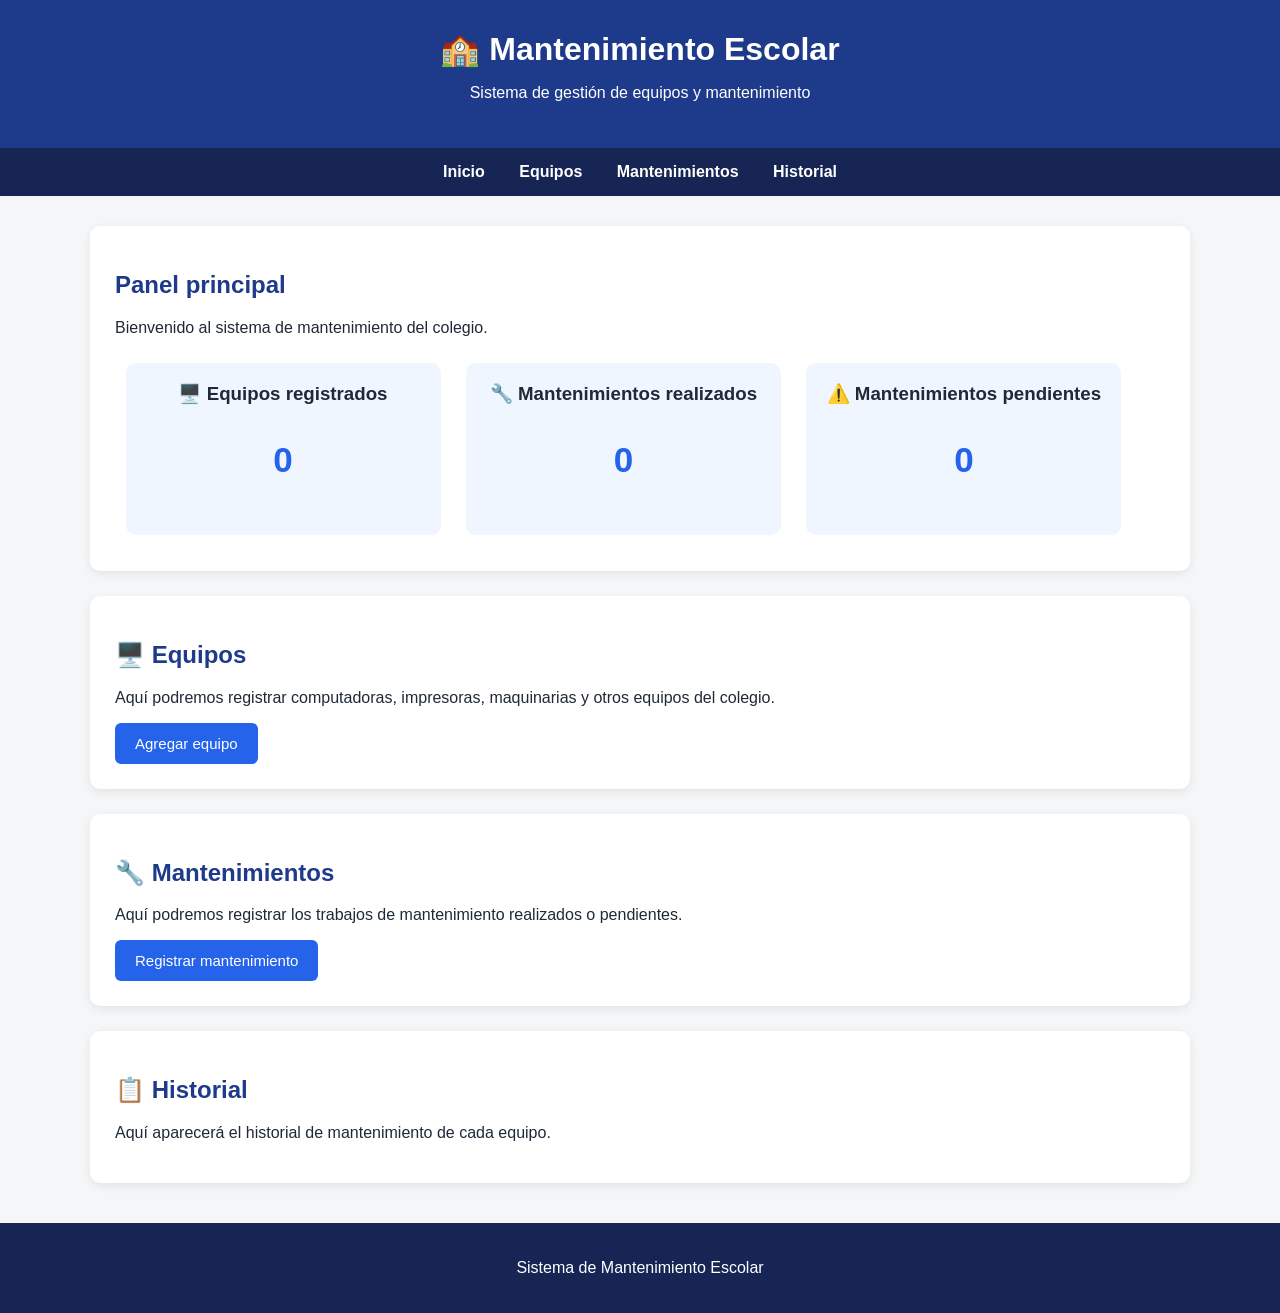
==== index.html @ 60c7b4e2 "proyecto-mantenimiento" ====
<!DOCTYPE html>
<html lang="es">

<head>
    <meta charset="UTF-8">
    <meta name="viewport" content="width=device-width, initial-scale=1.0">

    <title>Mantenimiento Escolar</title>
</head>

<body>

    <header>
        <h1>🏫 Mantenimiento Escolar</h1>
        <link rel="stylesheet" href="style.css">
        <p>Sistema de gestión de equipos y mantenimiento</p>
    </header>

    <nav>
        <a href="#inicio">Inicio</a>
        <a href="#equipos">Equipos</a>
        <a href="#mantenimientos">Mantenimientos</a>
        <a href="#historial">Historial</a>
    </nav>

    <main>

        <section id="inicio">

            <h2>Panel principal</h2>

            <p>
                Bienvenido al sistema de mantenimiento del colegio.
            </p>

            <div>
                <h3>🖥️ Equipos registrados</h3>
                <p>0</p>
            </div>

            <div>
                <h3>🔧 Mantenimientos realizados</h3>
                <p>0</p>
            </div>

            <div>
                <h3>⚠️ Mantenimientos pendientes</h3>
                <p>0</p>
            </div>

        </section>

        <section id="equipos">

            <h2>🖥️ Equipos</h2>

            <p>
                Aquí podremos registrar computadoras, impresoras,
                maquinarias y otros equipos del colegio.
            </p>

            <button>Agregar equipo</button>

        </section>

        <section id="mantenimientos">

            <h2>🔧 Mantenimientos</h2>

            <p>
                Aquí podremos registrar los trabajos de mantenimiento
                realizados o pendientes.
            </p>

            <button>Registrar mantenimiento</button>

        </section>

        <section id="historial">

            <h2>📋 Historial</h2>

            <p>
                Aquí aparecerá el historial de mantenimiento de cada equipo.
            </p>

        </section>

    </main>

    <footer>

        <p>
            Sistema de Mantenimiento Escolar
        </p>

    </footer>

</body>

</html>
---- style.css ----
* {
    box-sizing: border-box;
}

body {
    margin: 0;
    font-family: Arial, sans-serif;
    background-color: #f4f6f8;
    color: #1f2937;
}

/* ENCABEZADO */

header {
    background-color: #1e3a8a;
    color: white;
    padding: 30px;
    text-align: center;
}

header h1 {
    margin: 0 0 10px;
}

/* MENÚ */

nav {
    background-color: #172554;
    padding: 15px;
    text-align: center;
}

nav a {
    color: white;
    text-decoration: none;
    margin: 0 15px;
    font-weight: bold;
}

nav a:hover {
    color: #93c5fd;
}

/* CONTENIDO */

main {
    width: 90%;
    max-width: 1100px;
    margin: 30px auto;
}

section {
    background-color: white;
    padding: 25px;
    margin-bottom: 25px;
    border-radius: 10px;
    box-shadow: 0 3px 10px rgba(0, 0, 0, 0.08);
}

section h2 {
    color: #1e3a8a;
}

/* TARJETAS */

#inicio > div {
    display: inline-block;
    width: 30%;
    margin: 1%;
    padding: 20px;
    background-color: #eff6ff;
    border-radius: 10px;
    text-align: center;
}

#inicio > div h3 {
    margin-top: 0;
}

#inicio > div p {
    font-size: 35px;
    font-weight: bold;
    color: #2563eb;
}

/* BOTONES */

button {
    background-color: #2563eb;
    color: white;
    border: none;
    padding: 12px 20px;
    border-radius: 6px;
    cursor: pointer;
    font-size: 15px;
}

button:hover {
    background-color: #1d4ed8;
}

/* PIE DE PÁGINA */

footer {
    background-color: #172554;
    color: white;
    text-align: center;
    padding: 20px;
    margin-top: 40px;
}

/* CELULARES */

@media (max-width: 700px) {

    nav a {
        display: block;
        margin: 10px;
    }

    #inicio > div {
        display: block;
        width: 100%;
        margin: 15px 0;
    }
}
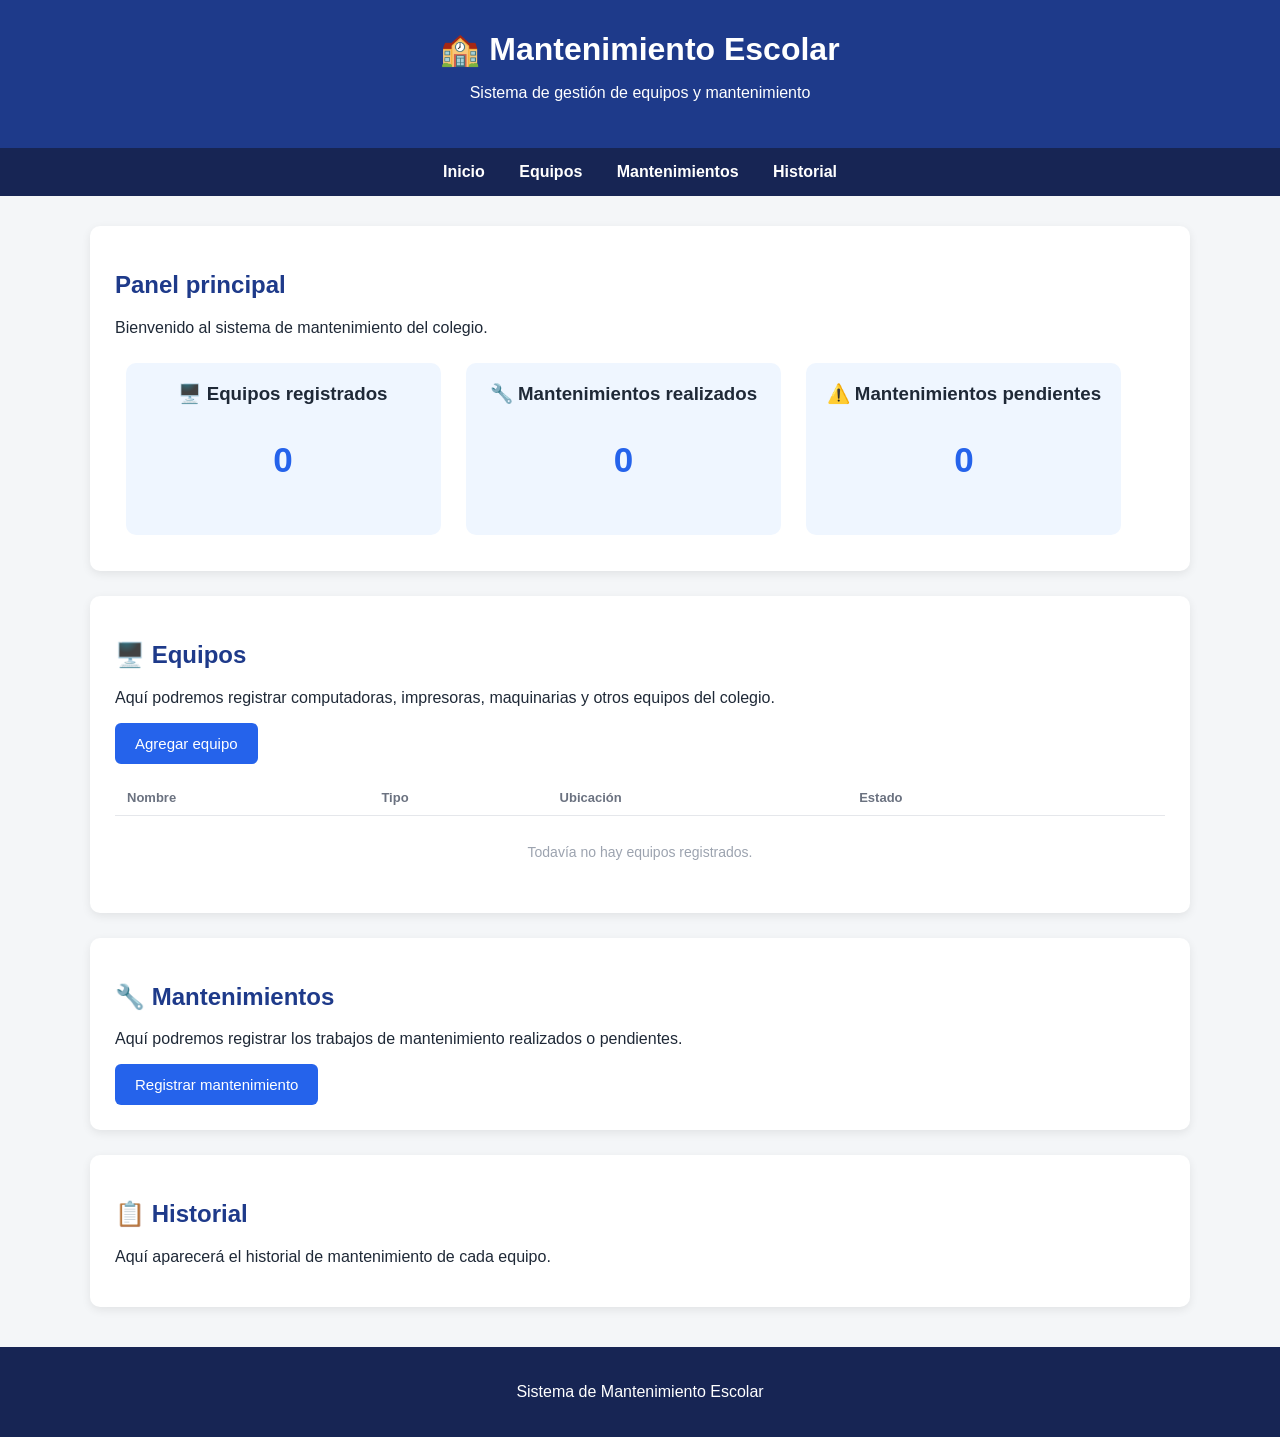
==== commit 41dd1b38: "Implementacion de agregar nuevos equipos" ====
--- a/index.html
+++ b/index.html
@@ -1,101 +1,128 @@
 <!DOCTYPE html>
 <html lang="es">
-
 <head>
-    <meta charset="UTF-8">
-    <meta name="viewport" content="width=device-width, initial-scale=1.0">
-
-    <title>Mantenimiento Escolar</title>
+<meta charset="UTF-8">
+<meta name="viewport" content="width=device-width, initial-scale=1.0">
+<title>Mantenimiento Escolar</title>
+<link rel="stylesheet" href="style.css">
 </head>
-
 <body>
 
-    <header>
-        <h1>🏫 Mantenimiento Escolar</h1>
-        <link rel="stylesheet" href="style.css">
-        <p>Sistema de gestión de equipos y mantenimiento</p>
-    </header>
+<header>
+<h1>🏫 Mantenimiento Escolar</h1>
+<p>Sistema de gestión de equipos y mantenimiento</p>
+</header>
 
-    <nav>
-        <a href="#inicio">Inicio</a>
-        <a href="#equipos">Equipos</a>
-        <a href="#mantenimientos">Mantenimientos</a>
-        <a href="#historial">Historial</a>
-    </nav>
+<nav>
+<a href="#inicio">Inicio</a>
+<a href="#equipos">Equipos</a>
+<a href="#mantenimientos">Mantenimientos</a>
+<a href="#historial">Historial</a>
+</nav>
 
-    <main>
+<main>
 
-        <section id="inicio">
+<section id="inicio">
+<h2>Panel principal</h2>
+<p>
+  Bienvenido al sistema de mantenimiento del colegio.
+</p>
 
-            <h2>Panel principal</h2>
+<div>
+  <h3>🖥️ Equipos registrados</h3>
+  <p id="statTotal">0</p>
+</div>
 
-            <p>
-                Bienvenido al sistema de mantenimiento del colegio.
-            </p>
+<div>
+  <h3>🔧 Mantenimientos realizados</h3>
+  <p id="statRealizados">0</p>
+</div>
 
-            <div>
-                <h3>🖥️ Equipos registrados</h3>
-                <p>0</p>
-            </div>
+<div>
+  <h3>⚠️ Mantenimientos pendientes</h3>
+  <p id="statPendientes">0</p>
+</div>
+</section>
 
-            <div>
-                <h3>🔧 Mantenimientos realizados</h3>
-                <p>0</p>
-            </div>
+<section id="equipos">
+<h2>🖥️ Equipos</h2>
+<p>
+  Aquí podremos registrar computadoras, impresoras,
+  maquinarias y otros equipos del colegio.
+</p>
 
-            <div>
-                <h3>⚠️ Mantenimientos pendientes</h3>
-                <p>0</p>
-            </div>
+<button id="btnToggleForm">Agregar equipo</button>
 
-        </section>
+<div id="formAgregar" class="form-equipo">
+  <div class="campo">
+    <label for="inputNombre">Nombre del equipo</label>
+    <input type="text" id="inputNombre" placeholder="Ej: PC Lab 03">
+  </div>
+  <div class="campo">
+    <label for="inputTipo">Tipo</label>
+    <select id="inputTipo">
+      <option>Computadora</option>
+      <option>Impresora</option>
+      <option>Maquinaria</option>
+      <option>Otro</option>
+    </select>
+  </div>
+  <div class="campo">
+    <label for="inputUbicacion">Ubicación</label>
+    <input type="text" id="inputUbicacion" placeholder="Ej: Sala de informática">
+  </div>
+  <div class="campo">
+    <label for="inputEstado">Estado</label>
+    <select id="inputEstado">
+      <option value="ok">Al día</option>
+      <option value="pendiente">Mantenimiento pendiente</option>
+    </select>
+  </div>
+  <div class="form-acciones">
+    <button id="btnGuardar">Guardar equipo</button>
+    <button id="btnCancelar" class="btn-secundario">Cancelar</button>
+  </div>
+</div>
 
-        <section id="equipos">
+<table id="tablaEquipos">
+  <thead>
+    <tr>
+      <th>Nombre</th>
+      <th>Tipo</th>
+      <th>Ubicación</th>
+      <th>Estado</th>
+      <th></th>
+    </tr>
+  </thead>
+  <tbody id="cuerpoTablaEquipos"></tbody>
+</table>
+<p id="mensajeVacio" class="mensaje-vacio">Todavía no hay equipos registrados.</p>
+</section>
 
-            <h2>🖥️ Equipos</h2>
+<section id="mantenimientos">
+<h2>🔧 Mantenimientos</h2>
+<p>
+  Aquí podremos registrar los trabajos de mantenimiento
+  realizados o pendientes.
+</p>
+<button>Registrar mantenimiento</button>
+</section>
 
-            <p>
-                Aquí podremos registrar computadoras, impresoras,
-                maquinarias y otros equipos del colegio.
-            </p>
+<section id="historial">
+<h2>📋 Historial</h2>
+<p>
+  Aquí aparecerá el historial de mantenimiento de cada equipo.
+</p>
+</section>
 
-            <button>Agregar equipo</button>
+</main>
 
-        </section>
+<footer>
+<p>
+  Sistema de Mantenimiento Escolar
+</p>
+</footer>
 
-        <section id="mantenimientos">
-
-            <h2>🔧 Mantenimientos</h2>
-
-            <p>
-                Aquí podremos registrar los trabajos de mantenimiento
-                realizados o pendientes.
-            </p>
-
-            <button>Registrar mantenimiento</button>
-
-        </section>
-
-        <section id="historial">
-
-            <h2>📋 Historial</h2>
-
-            <p>
-                Aquí aparecerá el historial de mantenimiento de cada equipo.
-            </p>
-
-        </section>
-
-    </main>
-
-    <footer>
-
-        <p>
-            Sistema de Mantenimiento Escolar
-        </p>
-
-    </footer>
-
+<script src="script.js"></script>
 </body>
-
 </html>
--- a/style.css
+++ b/style.css
@@ -1,126 +1,227 @@
 * {
-    box-sizing: border-box;
+  box-sizing: border-box;
 }
 
 body {
-    margin: 0;
-    font-family: Arial, sans-serif;
-    background-color: #f4f6f8;
-    color: #1f2937;
+  margin: 0;
+  font-family: Arial, sans-serif;
+  background-color: #f4f6f8;
+  color: #1f2937;
 }
 
 /* ENCABEZADO */
-
 header {
-    background-color: #1e3a8a;
-    color: white;
-    padding: 30px;
-    text-align: center;
+  background-color: #1e3a8a;
+  color: white;
+  padding: 30px;
+  text-align: center;
 }
 
 header h1 {
-    margin: 0 0 10px;
+  margin: 0 0 10px;
 }
 
 /* MENÚ */
-
 nav {
-    background-color: #172554;
-    padding: 15px;
-    text-align: center;
+  background-color: #172554;
+  padding: 15px;
+  text-align: center;
 }
 
 nav a {
-    color: white;
-    text-decoration: none;
-    margin: 0 15px;
-    font-weight: bold;
+  color: white;
+  text-decoration: none;
+  margin: 0 15px;
+  font-weight: bold;
 }
 
 nav a:hover {
-    color: #93c5fd;
+  color: #93c5fd;
 }
 
 /* CONTENIDO */
-
 main {
-    width: 90%;
-    max-width: 1100px;
-    margin: 30px auto;
+  width: 90%;
+  max-width: 1100px;
+  margin: 30px auto;
 }
 
 section {
-    background-color: white;
-    padding: 25px;
-    margin-bottom: 25px;
-    border-radius: 10px;
-    box-shadow: 0 3px 10px rgba(0, 0, 0, 0.08);
+  background-color: white;
+  padding: 25px;
+  margin-bottom: 25px;
+  border-radius: 10px;
+  box-shadow: 0 3px 10px rgba(0, 0, 0, 0.08);
 }
 
 section h2 {
-    color: #1e3a8a;
+  color: #1e3a8a;
 }
 
 /* TARJETAS */
-
 #inicio > div {
-    display: inline-block;
-    width: 30%;
-    margin: 1%;
-    padding: 20px;
-    background-color: #eff6ff;
-    border-radius: 10px;
-    text-align: center;
+  display: inline-block;
+  width: 30%;
+  margin: 1%;
+  padding: 20px;
+  background-color: #eff6ff;
+  border-radius: 10px;
+  text-align: center;
 }
 
 #inicio > div h3 {
-    margin-top: 0;
+  margin-top: 0;
 }
 
 #inicio > div p {
-    font-size: 35px;
-    font-weight: bold;
-    color: #2563eb;
+  font-size: 35px;
+  font-weight: bold;
+  color: #2563eb;
 }
 
 /* BOTONES */
-
 button {
-    background-color: #2563eb;
-    color: white;
-    border: none;
-    padding: 12px 20px;
-    border-radius: 6px;
-    cursor: pointer;
-    font-size: 15px;
+  background-color: #2563eb;
+  color: white;
+  border: none;
+  padding: 12px 20px;
+  border-radius: 6px;
+  cursor: pointer;
+  font-size: 15px;
 }
 
 button:hover {
-    background-color: #1d4ed8;
+  background-color: #1d4ed8;
+}
+
+/* FORMULARIO DE AGREGAR EQUIPO */
+.form-equipo {
+  display: none;
+  grid-template-columns: 1fr 1fr;
+  gap: 14px;
+  margin-top: 18px;
+  margin-bottom: 10px;
+  padding: 20px;
+  background-color: #f9fafb;
+  border-radius: 10px;
+  border: 1px solid #e5e7eb;
+}
+
+.form-equipo.abierto {
+  display: grid;
+}
+
+.form-equipo .campo label {
+  display: block;
+  font-size: 13px;
+  font-weight: bold;
+  margin-bottom: 4px;
+  color: #374151;
+}
+
+.form-equipo input,
+.form-equipo select {
+  width: 100%;
+  padding: 10px 12px;
+  border: 1px solid #d1d5db;
+  border-radius: 6px;
+  font-size: 14px;
+}
+
+.form-acciones {
+  grid-column: 1 / -1;
+  display: flex;
+  gap: 10px;
+}
+
+.btn-secundario {
+  background-color: #e5e7eb;
+  color: #374151;
+}
+
+.btn-secundario:hover {
+  background-color: #d1d5db;
+}
+
+/* TABLA DE EQUIPOS */
+#tablaEquipos {
+  width: 100%;
+  border-collapse: collapse;
+  margin-top: 16px;
+}
+
+#tablaEquipos th,
+#tablaEquipos td {
+  text-align: left;
+  padding: 10px 12px;
+  border-bottom: 1px solid #e5e7eb;
+  font-size: 14px;
+}
+
+#tablaEquipos th {
+  color: #6b7280;
+  font-size: 13px;
+}
+
+.badge {
+  padding: 3px 10px;
+  border-radius: 999px;
+  font-size: 12px;
+  font-weight: bold;
+}
+
+.badge.ok {
+  background-color: #dcfce7;
+  color: #166534;
+}
+
+.badge.pendiente {
+  background-color: #fef3c7;
+  color: #92400e;
+}
+
+.btn-quitar {
+  background-color: #fff;
+  color: #dc2626;
+  border: 1px solid #dc2626;
+  padding: 6px 12px;
+  font-size: 13px;
+}
+
+.btn-quitar:hover {
+  background-color: #fef2f2;
+}
+
+.mensaje-vacio {
+  color: #9ca3af;
+  font-size: 14px;
+  text-align: center;
+  padding: 14px 0;
 }
 
 /* PIE DE PÁGINA */
-
 footer {
-    background-color: #172554;
-    color: white;
-    text-align: center;
-    padding: 20px;
-    margin-top: 40px;
+  background-color: #172554;
+  color: white;
+  text-align: center;
+  padding: 20px;
+  margin-top: 40px;
 }
 
 /* CELULARES */
-
 @media (max-width: 700px) {
-
-    nav a {
-        display: block;
-        margin: 10px;
-    }
-
-    #inicio > div {
-        display: block;
-        width: 100%;
-        margin: 15px 0;
-    }
-}
+  nav a {
+    display: block;
+    margin: 10px;
+  }
+
+  #inicio > div {
+    display: block;
+    width: 100%;
+    margin: 15px 0;
+  }
+
+  .form-equipo {
+    grid-template-columns: 1fr;
+  }
+}
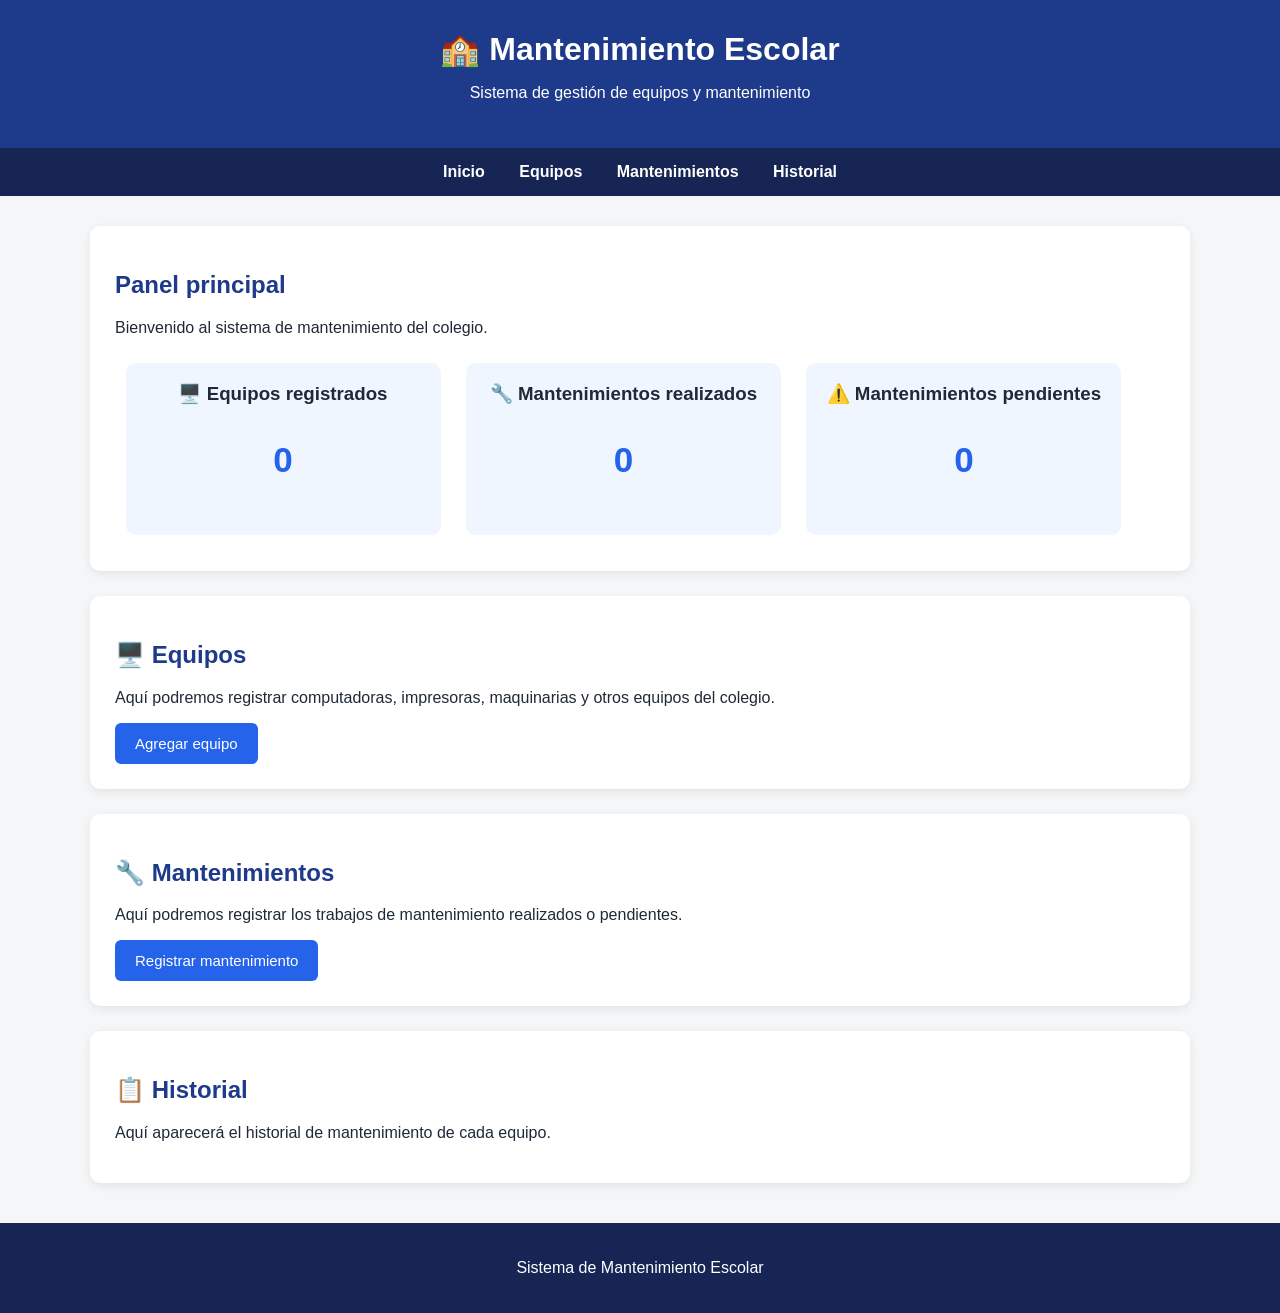
==== commit c3ce0df6: "Update index.html" ====
--- a/index.html
+++ b/index.html
@@ -1,128 +1,101 @@
 <!DOCTYPE html>
 <html lang="es">
+
 <head>
-<meta charset="UTF-8">
-<meta name="viewport" content="width=device-width, initial-scale=1.0">
-<title>Mantenimiento Escolar</title>
-<link rel="stylesheet" href="style.css">
+    <meta charset="UTF-8">
+    <meta name="viewport" content="width=device-width, initial-scale=1.0">
+
+    <title>Mantenimiento Escolar</title>
 </head>
-<body>
 
-<header>
-<h1>🏫 Mantenimiento Escolar</h1>
-<p>Sistema de gestión de equipos y mantenimiento</p>
-</header>
+<body> 
 
-<nav>
-<a href="#inicio">Inicio</a>
-<a href="#equipos">Equipos</a>
-<a href="#mantenimientos">Mantenimientos</a>
-<a href="#historial">Historial</a>
-</nav>
+    <header>
+        <h1>🏫 Mantenimiento Escolar</h1>
+        <link rel="stylesheet" href="style.css">
+        <p>Sistema de gestión de equipos y mantenimiento</p>
+    </header>
 
-<main>
+    <nav>
+        <a href="#inicio">Inicio</a>
+        <a href="#equipos">Equipos</a>
+        <a href="#mantenimientos">Mantenimientos</a>
+        <a href="#historial">Historial</a>
+    </nav>
 
-<section id="inicio">
-<h2>Panel principal</h2>
-<p>
-  Bienvenido al sistema de mantenimiento del colegio.
-</p>
+    <main>
 
-<div>
-  <h3>🖥️ Equipos registrados</h3>
-  <p id="statTotal">0</p>
-</div>
+        <section id="inicio">
 
-<div>
-  <h3>🔧 Mantenimientos realizados</h3>
-  <p id="statRealizados">0</p>
-</div>
+            <h2>Panel principal</h2>
 
-<div>
-  <h3>⚠️ Mantenimientos pendientes</h3>
-  <p id="statPendientes">0</p>
-</div>
-</section>
+            <p>
+                Bienvenido al sistema de mantenimiento del colegio.
+            </p>
 
-<section id="equipos">
-<h2>🖥️ Equipos</h2>
-<p>
-  Aquí podremos registrar computadoras, impresoras,
-  maquinarias y otros equipos del colegio.
-</p>
+            <div>
+                <h3>🖥️ Equipos registrados</h3>
+                <p>0</p>
+            </div>
 
-<button id="btnToggleForm">Agregar equipo</button>
+            <div>
+                <h3>🔧 Mantenimientos realizados</h3>
+                <p>0</p>
+            </div>
 
-<div id="formAgregar" class="form-equipo">
-  <div class="campo">
-    <label for="inputNombre">Nombre del equipo</label>
-    <input type="text" id="inputNombre" placeholder="Ej: PC Lab 03">
-  </div>
-  <div class="campo">
-    <label for="inputTipo">Tipo</label>
-    <select id="inputTipo">
-      <option>Computadora</option>
-      <option>Impresora</option>
-      <option>Maquinaria</option>
-      <option>Otro</option>
-    </select>
-  </div>
-  <div class="campo">
-    <label for="inputUbicacion">Ubicación</label>
-    <input type="text" id="inputUbicacion" placeholder="Ej: Sala de informática">
-  </div>
-  <div class="campo">
-    <label for="inputEstado">Estado</label>
-    <select id="inputEstado">
-      <option value="ok">Al día</option>
-      <option value="pendiente">Mantenimiento pendiente</option>
-    </select>
-  </div>
-  <div class="form-acciones">
-    <button id="btnGuardar">Guardar equipo</button>
-    <button id="btnCancelar" class="btn-secundario">Cancelar</button>
-  </div>
-</div>
+            <div>
+                <h3>⚠️ Mantenimientos pendientes</h3>
+                <p>0</p>
+            </div>
 
-<table id="tablaEquipos">
-  <thead>
-    <tr>
-      <th>Nombre</th>
-      <th>Tipo</th>
-      <th>Ubicación</th>
-      <th>Estado</th>
-      <th></th>
-    </tr>
-  </thead>
-  <tbody id="cuerpoTablaEquipos"></tbody>
-</table>
-<p id="mensajeVacio" class="mensaje-vacio">Todavía no hay equipos registrados.</p>
-</section>
+        </section>
 
-<section id="mantenimientos">
-<h2>🔧 Mantenimientos</h2>
-<p>
-  Aquí podremos registrar los trabajos de mantenimiento
-  realizados o pendientes.
-</p>
-<button>Registrar mantenimiento</button>
-</section>
+        <section id="equipos">
 
-<section id="historial">
-<h2>📋 Historial</h2>
-<p>
-  Aquí aparecerá el historial de mantenimiento de cada equipo.
-</p>
-</section>
+            <h2>🖥️ Equipos</h2>
 
-</main>
+            <p>
+                Aquí podremos registrar computadoras, impresoras,
+                maquinarias y otros equipos del colegio.
+            </p>
 
-<footer>
-<p>
-  Sistema de Mantenimiento Escolar
-</p>
-</footer>
+            <button>Agregar equipo</button>
 
-<script src="script.js"></script>
+        </section>
+
+        <section id="mantenimientos">
+
+            <h2>🔧 Mantenimientos</h2>
+
+            <p>
+                Aquí podremos registrar los trabajos de mantenimiento
+                realizados o pendientes.
+            </p>
+
+            <button>Registrar mantenimiento</button>
+
+        </section>
+
+        <section id="historial">
+
+            <h2>📋 Historial</h2>
+
+            <p>
+                Aquí aparecerá el historial de mantenimiento de cada equipo.
+            </p>
+
+        </section>
+
+    </main>
+
+    <footer>
+
+        <p>
+            Sistema de Mantenimiento Escolar
+        </p>
+
+    </footer>
+
 </body>
+
 </html>
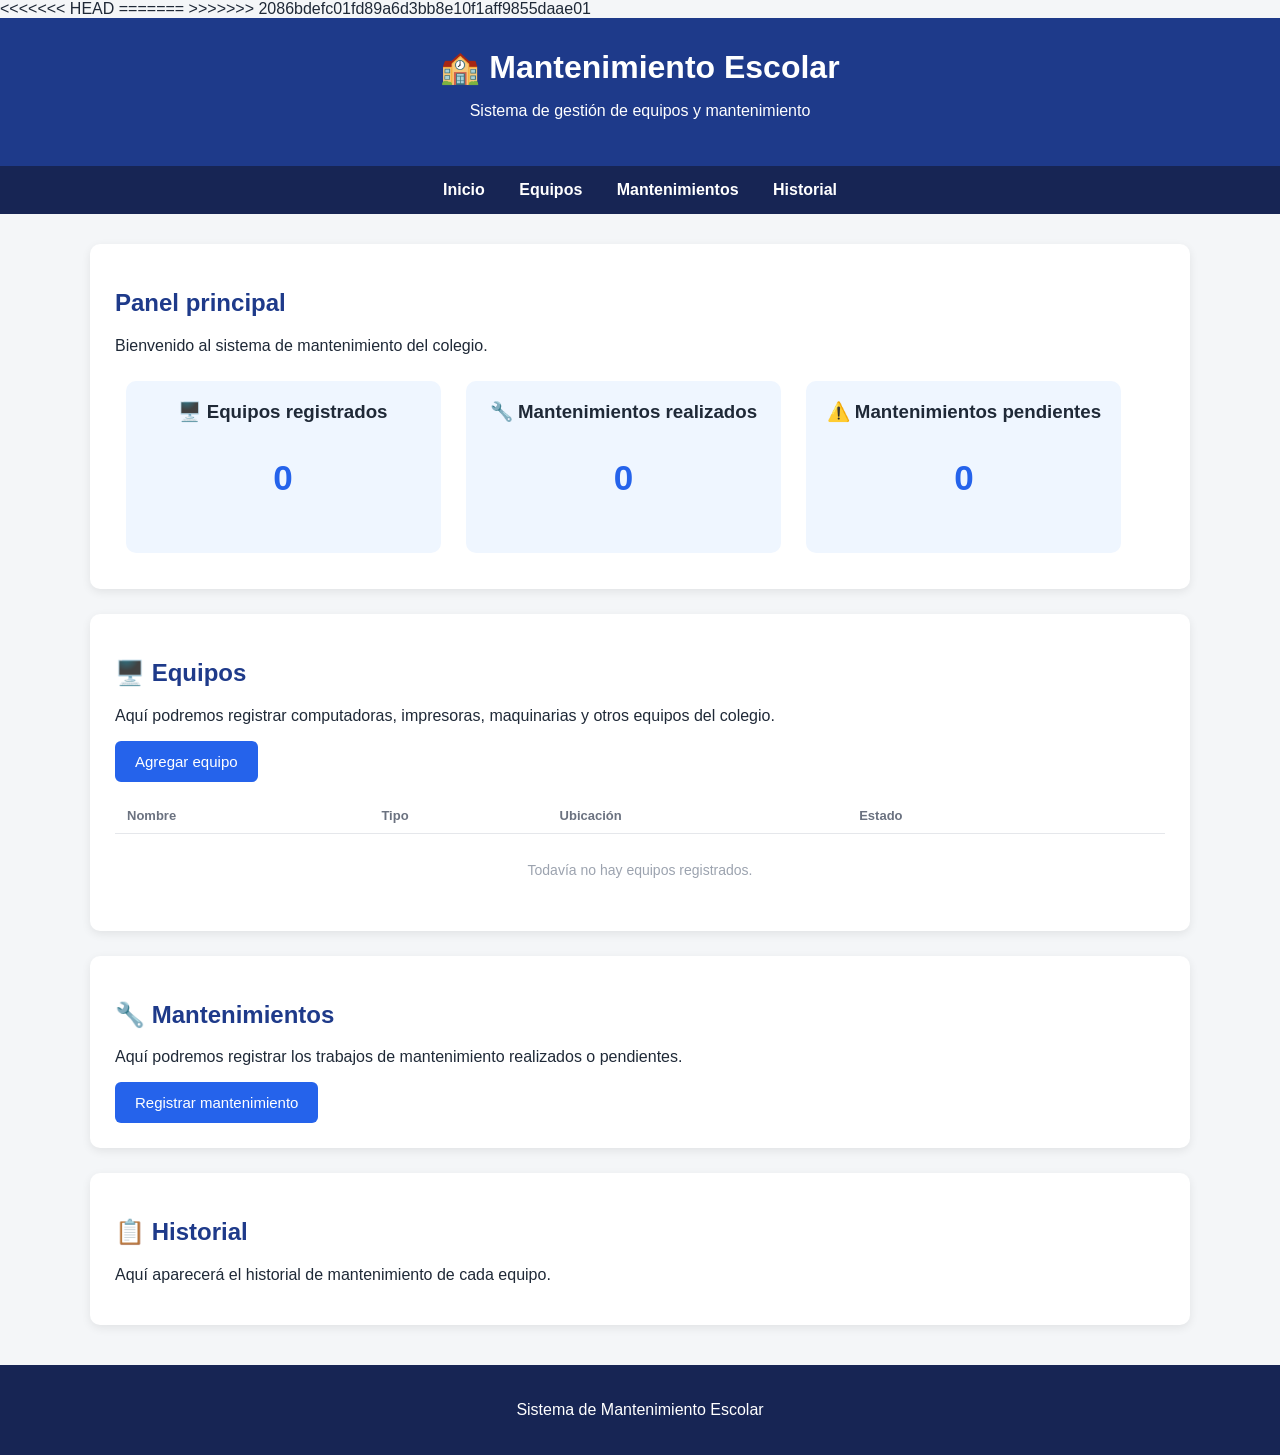
==== commit 45a50ec2: "aprobado" ====
--- a/index.html
+++ b/index.html
@@ -1,101 +1,133 @@
 <!DOCTYPE html>
 <html lang="es">
-
 <head>
-    <meta charset="UTF-8">
-    <meta name="viewport" content="width=device-width, initial-scale=1.0">
-
-    <title>Mantenimiento Escolar</title>
+<meta charset="UTF-8">
+<meta name="viewport" content="width=device-width, initial-scale=1.0">
+<title>Mantenimiento Escolar</title>
+<link rel="stylesheet" href="style.css">
 </head>
+<<<<<<< HEAD
 
 <body> 
+=======
+<body>
+>>>>>>> 2086bdefc01fd89a6d3bb8e10f1aff9855daae01
 
-    <header>
-        <h1>🏫 Mantenimiento Escolar</h1>
-        <link rel="stylesheet" href="style.css">
-        <p>Sistema de gestión de equipos y mantenimiento</p>
-    </header>
+<header>
+<h1>🏫 Mantenimiento Escolar</h1>
+<p>Sistema de gestión de equipos y mantenimiento</p>
+</header>
 
-    <nav>
-        <a href="#inicio">Inicio</a>
-        <a href="#equipos">Equipos</a>
-        <a href="#mantenimientos">Mantenimientos</a>
-        <a href="#historial">Historial</a>
-    </nav>
+<nav>
+<a href="#inicio">Inicio</a>
+<a href="#equipos">Equipos</a>
+<a href="#mantenimientos">Mantenimientos</a>
+<a href="#historial">Historial</a>
+</nav>
 
-    <main>
+<main>
 
-        <section id="inicio">
+<section id="inicio">
+<h2>Panel principal</h2>
+<p>
+  Bienvenido al sistema de mantenimiento del colegio.
+</p>
 
-            <h2>Panel principal</h2>
+<div>
+  <h3>🖥️ Equipos registrados</h3>
+  <p id="statTotal">0</p>
+</div>
 
-            <p>
-                Bienvenido al sistema de mantenimiento del colegio.
-            </p>
+<div>
+  <h3>🔧 Mantenimientos realizados</h3>
+  <p id="statRealizados">0</p>
+</div>
 
-            <div>
-                <h3>🖥️ Equipos registrados</h3>
-                <p>0</p>
-            </div>
+<div>
+  <h3>⚠️ Mantenimientos pendientes</h3>
+  <p id="statPendientes">0</p>
+</div>
+</section>
 
-            <div>
-                <h3>🔧 Mantenimientos realizados</h3>
-                <p>0</p>
-            </div>
+<section id="equipos">
+<h2>🖥️ Equipos</h2>
+<p>
+  Aquí podremos registrar computadoras, impresoras,
+  maquinarias y otros equipos del colegio.
+</p>
 
-            <div>
-                <h3>⚠️ Mantenimientos pendientes</h3>
-                <p>0</p>
-            </div>
+<button id="btnToggleForm">Agregar equipo</button>
 
-        </section>
+<div id="formAgregar" class="form-equipo">
+  <div class="campo">
+    <label for="inputNombre">Nombre del equipo</label>
+    <input type="text" id="inputNombre" placeholder="Ej: PC Lab 03">
+  </div>
+  <div class="campo">
+    <label for="inputTipo">Tipo</label>
+    <select id="inputTipo">
+      <option>Computadora</option>
+      <option>Impresora</option>
+      <option>Maquinaria</option>
+      <option>Otro</option>
+    </select>
+  </div>
+  <div class="campo">
+    <label for="inputUbicacion">Ubicación</label>
+    <input type="text" id="inputUbicacion" placeholder="Ej: Sala de informática">
+  </div>
+  <div class="campo">
+    <label for="inputEstado">Estado</label>
+    <select id="inputEstado">
+      <option value="ok">Al día</option>
+      <option value="pendiente">Mantenimiento pendiente</option>
+    </select>
+  </div>
+  <div class="form-acciones">
+    <button id="btnGuardar">Guardar equipo</button>
+    <button id="btnCancelar" class="btn-secundario">Cancelar</button>
+  </div>
+</div>
 
-        <section id="equipos">
+<table id="tablaEquipos">
+  <thead>
+    <tr>
+      <th>Nombre</th>
+      <th>Tipo</th>
+      <th>Ubicación</th>
+      <th>Estado</th>
+      <th></th>
+    </tr>
+  </thead>
+  <tbody id="cuerpoTablaEquipos"></tbody>
+</table>
+<p id="mensajeVacio" class="mensaje-vacio">Todavía no hay equipos registrados.</p>
+</section>
 
-            <h2>🖥️ Equipos</h2>
+<section id="mantenimientos">
+<h2>🔧 Mantenimientos</h2>
+<p>
+  Aquí podremos registrar los trabajos de mantenimiento
+  realizados o pendientes.
+</p>
+<button>Registrar mantenimiento</button>
+</section>
 
-            <p>
-                Aquí podremos registrar computadoras, impresoras,
-                maquinarias y otros equipos del colegio.
-            </p>
+<section id="historial">
+<h2>📋 Historial</h2>
+<p>
+  Aquí aparecerá el historial de mantenimiento de cada equipo.
+</p>
+</section>
 
-            <button>Agregar equipo</button>
+</main>
 
-        </section>
+<footer>
+<p>
+  Sistema de Mantenimiento Escolar
+</p>
+</footer>
 
-        <section id="mantenimientos">
-
-            <h2>🔧 Mantenimientos</h2>
-
-            <p>
-                Aquí podremos registrar los trabajos de mantenimiento
-                realizados o pendientes.
-            </p>
-
-            <button>Registrar mantenimiento</button>
-
-        </section>
-
-        <section id="historial">
-
-            <h2>📋 Historial</h2>
-
-            <p>
-                Aquí aparecerá el historial de mantenimiento de cada equipo.
-            </p>
-
-        </section>
-
-    </main>
-
-    <footer>
-
-        <p>
-            Sistema de Mantenimiento Escolar
-        </p>
-
-    </footer>
-
+<script src="script.js"></script>
 </body>
-
 </html>
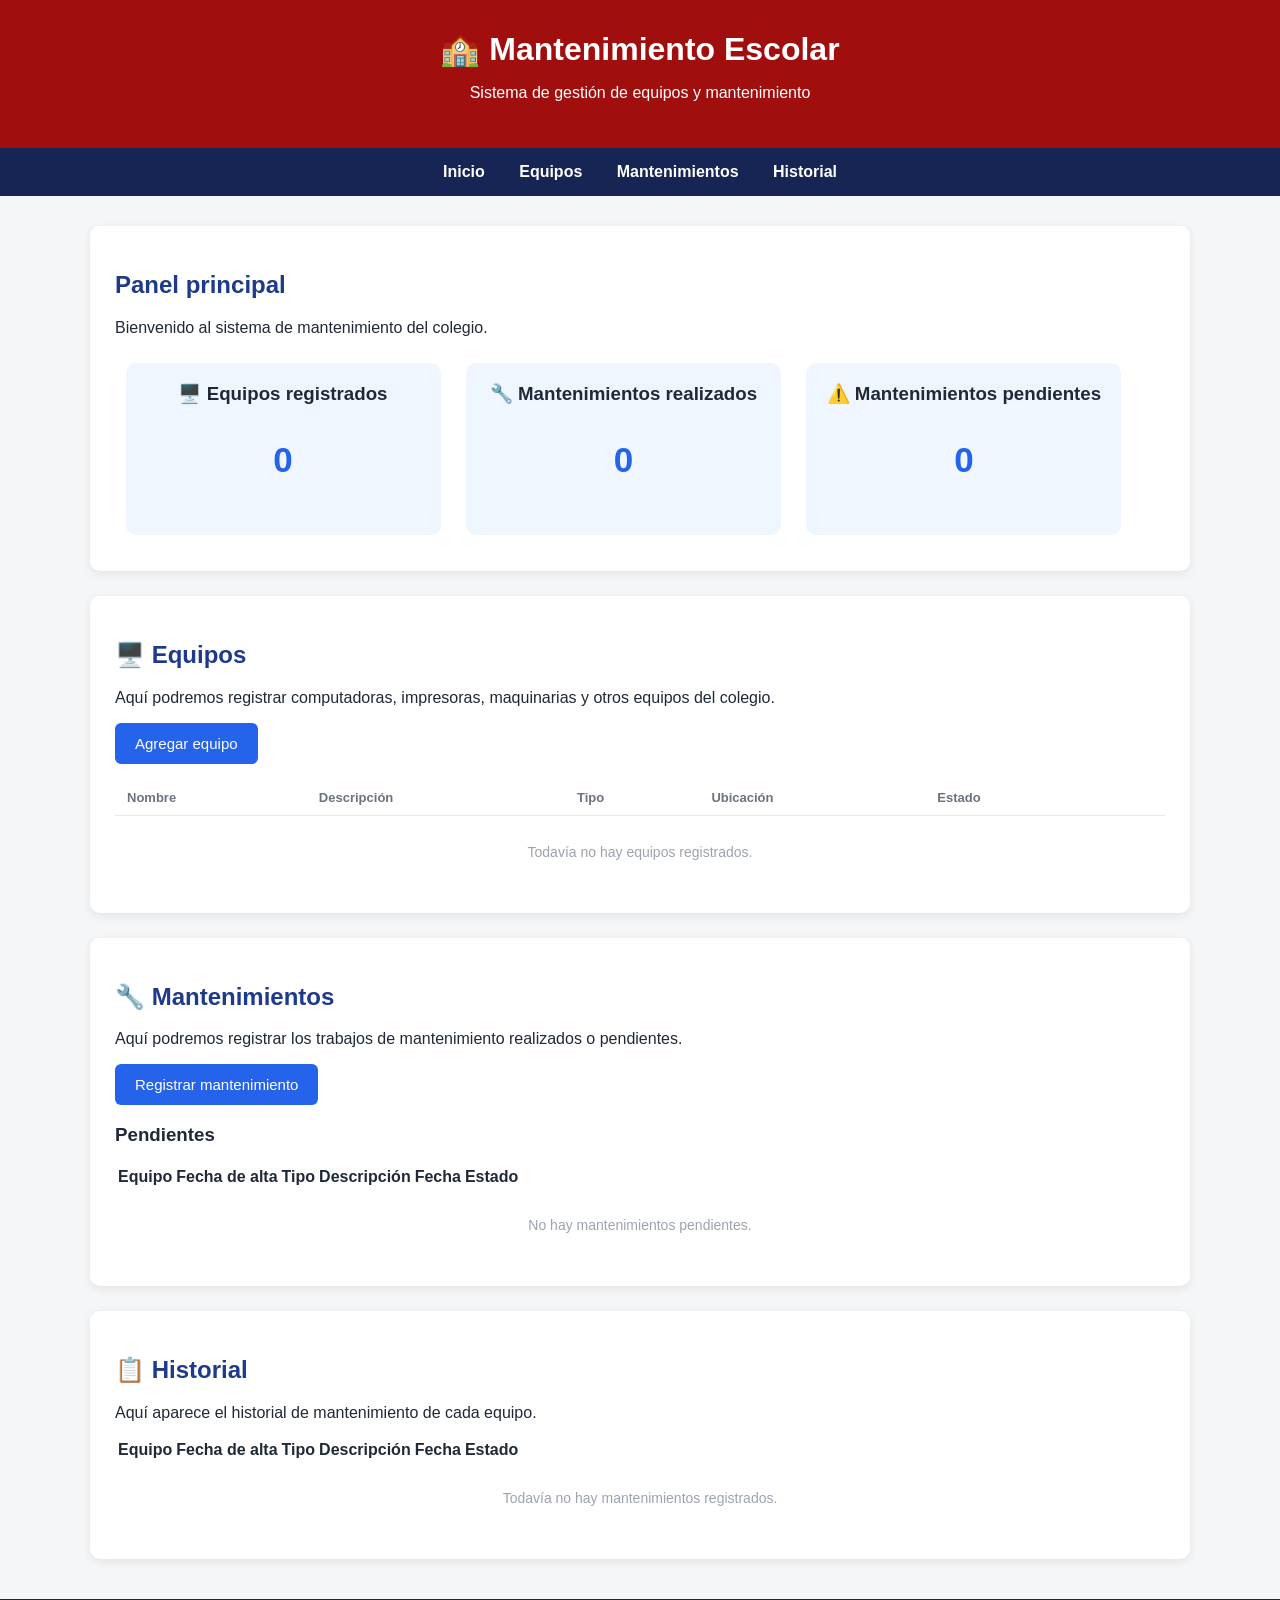
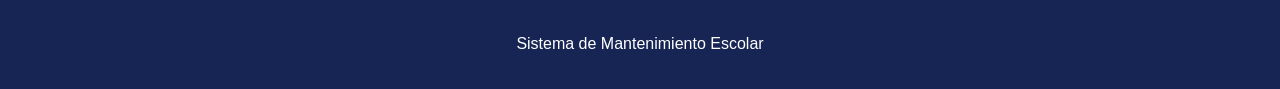
==== commit 873de146: "removing and rename files" ====
--- a/index.html
+++ b/index.html
@@ -1,133 +1,202 @@
-<!DOCTYPE html>
-<html lang="es">
-<head>
-<meta charset="UTF-8">
-<meta name="viewport" content="width=device-width, initial-scale=1.0">
-<title>Mantenimiento Escolar</title>
-<link rel="stylesheet" href="style.css">
-</head>
-<<<<<<< HEAD
-
-<body> 
-=======
-<body>
->>>>>>> 2086bdefc01fd89a6d3bb8e10f1aff9855daae01
-
-<header>
-<h1>🏫 Mantenimiento Escolar</h1>
-<p>Sistema de gestión de equipos y mantenimiento</p>
-</header>
-
-<nav>
-<a href="#inicio">Inicio</a>
-<a href="#equipos">Equipos</a>
-<a href="#mantenimientos">Mantenimientos</a>
-<a href="#historial">Historial</a>
-</nav>
-
-<main>
-
-<section id="inicio">
-<h2>Panel principal</h2>
-<p>
-  Bienvenido al sistema de mantenimiento del colegio.
-</p>
-
-<div>
-  <h3>🖥️ Equipos registrados</h3>
-  <p id="statTotal">0</p>
-</div>
-
-<div>
-  <h3>🔧 Mantenimientos realizados</h3>
-  <p id="statRealizados">0</p>
-</div>
-
-<div>
-  <h3>⚠️ Mantenimientos pendientes</h3>
-  <p id="statPendientes">0</p>
-</div>
-</section>
-
-<section id="equipos">
-<h2>🖥️ Equipos</h2>
-<p>
-  Aquí podremos registrar computadoras, impresoras,
-  maquinarias y otros equipos del colegio.
-</p>
-
-<button id="btnToggleForm">Agregar equipo</button>
-
-<div id="formAgregar" class="form-equipo">
-  <div class="campo">
-    <label for="inputNombre">Nombre del equipo</label>
-    <input type="text" id="inputNombre" placeholder="Ej: PC Lab 03">
-  </div>
-  <div class="campo">
-    <label for="inputTipo">Tipo</label>
-    <select id="inputTipo">
-      <option>Computadora</option>
-      <option>Impresora</option>
-      <option>Maquinaria</option>
-      <option>Otro</option>
-    </select>
-  </div>
-  <div class="campo">
-    <label for="inputUbicacion">Ubicación</label>
-    <input type="text" id="inputUbicacion" placeholder="Ej: Sala de informática">
-  </div>
-  <div class="campo">
-    <label for="inputEstado">Estado</label>
-    <select id="inputEstado">
-      <option value="ok">Al día</option>
-      <option value="pendiente">Mantenimiento pendiente</option>
-    </select>
-  </div>
-  <div class="form-acciones">
-    <button id="btnGuardar">Guardar equipo</button>
-    <button id="btnCancelar" class="btn-secundario">Cancelar</button>
-  </div>
-</div>
-
-<table id="tablaEquipos">
-  <thead>
-    <tr>
-      <th>Nombre</th>
-      <th>Tipo</th>
-      <th>Ubicación</th>
-      <th>Estado</th>
-      <th></th>
-    </tr>
-  </thead>
-  <tbody id="cuerpoTablaEquipos"></tbody>
-</table>
-<p id="mensajeVacio" class="mensaje-vacio">Todavía no hay equipos registrados.</p>
-</section>
-
-<section id="mantenimientos">
-<h2>🔧 Mantenimientos</h2>
-<p>
-  Aquí podremos registrar los trabajos de mantenimiento
-  realizados o pendientes.
-</p>
-<button>Registrar mantenimiento</button>
-</section>
-
-<section id="historial">
-<h2>📋 Historial</h2>
-<p>
-  Aquí aparecerá el historial de mantenimiento de cada equipo.
-</p>
-</section>
-
-</main>
-
-<footer>
-<p>
-  Sistema de Mantenimiento Escolar
-</p>
-</footer>
-
-<script src="script.js"></script>
-</body>
-</html>
+<!DOCTYPE html>
+<html lang="es">
+<head>
+<meta charset="UTF-8">
+<meta name="viewport" content="width=device-width, initial-scale=1.0">
+<title>Mantenimiento Escolar</title>
+<link rel="stylesheet" href="style.css">
+</head>
+<body>
+
+<header>
+<h1>🏫 Mantenimiento Escolar</h1>
+<p>Sistema de gestión de equipos y mantenimiento</p>
+</header>
+
+<nav>
+<a href="#inicio">Inicio</a>
+<a href="#equipos">Equipos</a>
+<a href="#mantenimientos">Mantenimientos</a>
+<a href="#historial">Historial</a>
+</nav>
+
+<main>
+
+<section id="inicio">
+<h2>Panel principal</h2>
+<p>
+  Bienvenido al sistema de mantenimiento del colegio.
+</p>
+
+<div>
+  <h3>🖥️ Equipos registrados</h3>
+  <p id="statTotal">0</p>
+</div>
+
+<div>
+  <h3>🔧 Mantenimientos realizados</h3>
+  <p id="statRealizados">0</p>
+</div>
+
+<div>
+  <h3>⚠️ Mantenimientos pendientes</h3>
+  <p id="statPendientes">0</p>
+</div>
+</section>
+
+<section id="equipos">
+<h2>🖥️ Equipos</h2>
+<p>
+  Aquí podremos registrar computadoras, impresoras,
+  maquinarias y otros equipos del colegio.
+</p>
+
+<button id="btnToggleForm">Agregar equipo</button>
+
+<div id="formAgregar" class="form-equipo">
+  <div class="campo">
+    <label for="inputNombre">Nombre del equipo</label>
+    <input type="text" id="inputNombre" placeholder="Ej: PC Lab 03">
+  </div>
+  <div class="campo campo-full">
+    <label for="inputDescripcionEquipo">Descripción</label>
+    <input type="text" id="inputDescripcionEquipo" placeholder="Ej: Marca, modelo, características">
+  </div>
+  <div class="campo">
+    <label for="inputTipo">Tipo</label>
+    <select id="inputTipo">
+      <option>Computadora</option>
+      <option>Impresora</option>
+      <option>Maquinaria</option>
+      <option>Otro</option>
+    </select>
+  </div>
+  <div class="campo">
+    <label for="inputUbicacion">Ubicación</label>
+    <input type="text" id="inputUbicacion" placeholder="Ej: Sala de informática">
+  </div>
+  <div class="campo">
+    <label for="inputEstado">Estado</label>
+    <select id="inputEstado">
+      <option value="ok">Al día</option>
+      <option value="pendiente">Mantenimiento pendiente</option>
+    </select>
+  </div>
+  <div class="form-acciones">
+    <button id="btnGuardar">Guardar equipo</button>
+    <button id="btnCancelar" class="btn-secundario">Cancelar</button>
+  </div>
+</div>
+
+<table id="tablaEquipos" class="tabla-datos">
+  <thead>
+    <tr>
+      <th>Nombre</th>
+      <th>Descripción</th>
+      <th>Tipo</th>
+      <th>Ubicación</th>
+      <th>Estado</th>
+      <th></th>
+    </tr>
+  </thead>
+  <tbody id="cuerpoTablaEquipos"></tbody>
+</table>
+<p id="mensajeVacio" class="mensaje-vacio">Todavía no hay equipos registrados.</p>
+</section>
+
+<section id="mantenimientos">
+<h2>🔧 Mantenimientos</h2>
+<p>
+  Aquí podremos registrar los trabajos de mantenimiento
+  realizados o pendientes.
+</p>
+
+<button id="btnToggleFormMantenimiento">Registrar mantenimiento</button>
+
+<div id="formMantenimiento" class="form-equipo">
+  <div class="campo">
+    <label for="selectEquipoMantenimiento">Equipo</label>
+    <select id="selectEquipoMantenimiento"></select>
+  </div>
+  <div class="campo">
+    <label for="inputTipoTrabajo">Tipo de trabajo</label>
+    <select id="inputTipoTrabajo">
+      <option>Preventivo</option>
+      <option>Correctivo</option>
+      <option>Actualización</option>
+      <option>Otro</option>
+    </select>
+  </div>
+  <div class="campo">
+    <label for="inputFechaMantenimiento">Fecha</label>
+    <input type="date" id="inputFechaMantenimiento">
+  </div>
+  <div class="campo">
+    <label for="inputEstadoMantenimiento">Estado</label>
+    <select id="inputEstadoMantenimiento">
+      <option value="pendiente">Pendiente</option>
+      <option value="realizado">Realizado</option>
+    </select>
+  </div>
+  <div class="campo campo-full">
+    <label for="inputDescripcion">Descripción</label>
+    <textarea id="inputDescripcion" rows="3" placeholder="Detalle del trabajo realizado o a realizar"></textarea>
+  </div>
+  <div class="form-acciones">
+    <button id="btnGuardarMantenimiento">Guardar mantenimiento</button>
+    <button id="btnCancelarMantenimiento" class="btn-secundario">Cancelar</button>
+  </div>
+</div>
+
+<h3 class="subtitulo">Pendientes</h3>
+<table id="tablaMantenimientosPendientes" class="tabla-datos">
+  <thead>
+    <tr>
+      <th>Equipo</th>
+      <th>Fecha de alta</th>
+      <th>Tipo</th>
+      <th>Descripción</th>
+      <th>Fecha</th>
+      <th>Estado</th>
+      <th></th>
+    </tr>
+  </thead>
+  <tbody id="cuerpoTablaMantenimientos"></tbody>
+</table>
+<p id="mensajeVacioMantenimientos" class="mensaje-vacio">No hay mantenimientos pendientes.</p>
+</section>
+
+<section id="historial">
+<h2>📋 Historial</h2>
+<p>
+  Aquí aparece el historial de mantenimiento de cada equipo.
+</p>
+
+<table id="tablaHistorial" class="tabla-datos">
+  <thead>
+    <tr>
+      <th>Equipo</th>
+      <th>Fecha de alta</th>
+      <th>Tipo</th>
+      <th>Descripción</th>
+      <th>Fecha</th>
+      <th>Estado</th>
+      <th></th>
+    </tr>
+  </thead>
+  <tbody id="cuerpoTablaHistorial"></tbody>
+</table>
+<p id="mensajeVacioHistorial" class="mensaje-vacio">Todavía no hay mantenimientos registrados.</p>
+</section>
+
+</main>
+
+<footer>
+<p>
+  Sistema de Mantenimiento Escolar
+</p>
+</footer>
+
+<script src="script.js"></script>
+</body>
+</html>
--- a/style.css
+++ b/style.css
@@ -1,227 +1,227 @@
-* {
-  box-sizing: border-box;
-}
-
-body {
-  margin: 0;
-  font-family: Arial, sans-serif;
-  background-color: #f4f6f8;
-  color: #1f2937;
-}
-
-/* ENCABEZADO */
-header {
-  background-color: #1e3a8a;
-  color: white;
-  padding: 30px;
-  text-align: center;
-}
-
-header h1 {
-  margin: 0 0 10px;
-}
-
-/* MENÚ */
-nav {
-  background-color: #172554;
-  padding: 15px;
-  text-align: center;
-}
-
-nav a {
-  color: white;
-  text-decoration: none;
-  margin: 0 15px;
-  font-weight: bold;
-}
-
-nav a:hover {
-  color: #93c5fd;
-}
-
-/* CONTENIDO */
-main {
-  width: 90%;
-  max-width: 1100px;
-  margin: 30px auto;
-}
-
-section {
-  background-color: white;
-  padding: 25px;
-  margin-bottom: 25px;
-  border-radius: 10px;
-  box-shadow: 0 3px 10px rgba(0, 0, 0, 0.08);
-}
-
-section h2 {
-  color: #1e3a8a;
-}
-
-/* TARJETAS */
-#inicio > div {
-  display: inline-block;
-  width: 30%;
-  margin: 1%;
-  padding: 20px;
-  background-color: #eff6ff;
-  border-radius: 10px;
-  text-align: center;
-}
-
-#inicio > div h3 {
-  margin-top: 0;
-}
-
-#inicio > div p {
-  font-size: 35px;
-  font-weight: bold;
-  color: #2563eb;
-}
-
-/* BOTONES */
-button {
-  background-color: #2563eb;
-  color: white;
-  border: none;
-  padding: 12px 20px;
-  border-radius: 6px;
-  cursor: pointer;
-  font-size: 15px;
-}
-
-button:hover {
-  background-color: #1d4ed8;
-}
-
-/* FORMULARIO DE AGREGAR EQUIPO */
-.form-equipo {
-  display: none;
-  grid-template-columns: 1fr 1fr;
-  gap: 14px;
-  margin-top: 18px;
-  margin-bottom: 10px;
-  padding: 20px;
-  background-color: #f9fafb;
-  border-radius: 10px;
-  border: 1px solid #e5e7eb;
-}
-
-.form-equipo.abierto {
-  display: grid;
-}
-
-.form-equipo .campo label {
-  display: block;
-  font-size: 13px;
-  font-weight: bold;
-  margin-bottom: 4px;
-  color: #374151;
-}
-
-.form-equipo input,
-.form-equipo select {
-  width: 100%;
-  padding: 10px 12px;
-  border: 1px solid #d1d5db;
-  border-radius: 6px;
-  font-size: 14px;
-}
-
-.form-acciones {
-  grid-column: 1 / -1;
-  display: flex;
-  gap: 10px;
-}
-
-.btn-secundario {
-  background-color: #e5e7eb;
-  color: #374151;
-}
-
-.btn-secundario:hover {
-  background-color: #d1d5db;
-}
-
-/* TABLA DE EQUIPOS */
-#tablaEquipos {
-  width: 100%;
-  border-collapse: collapse;
-  margin-top: 16px;
-}
-
-#tablaEquipos th,
-#tablaEquipos td {
-  text-align: left;
-  padding: 10px 12px;
-  border-bottom: 1px solid #e5e7eb;
-  font-size: 14px;
-}
-
-#tablaEquipos th {
-  color: #6b7280;
-  font-size: 13px;
-}
-
-.badge {
-  padding: 3px 10px;
-  border-radius: 999px;
-  font-size: 12px;
-  font-weight: bold;
-}
-
-.badge.ok {
-  background-color: #dcfce7;
-  color: #166534;
-}
-
-.badge.pendiente {
-  background-color: #fef3c7;
-  color: #92400e;
-}
-
-.btn-quitar {
-  background-color: #fff;
-  color: #dc2626;
-  border: 1px solid #dc2626;
-  padding: 6px 12px;
-  font-size: 13px;
-}
-
-.btn-quitar:hover {
-  background-color: #fef2f2;
-}
-
-.mensaje-vacio {
-  color: #9ca3af;
-  font-size: 14px;
-  text-align: center;
-  padding: 14px 0;
-}
-
-/* PIE DE PÁGINA */
-footer {
-  background-color: #172554;
-  color: white;
-  text-align: center;
-  padding: 20px;
-  margin-top: 40px;
-}
-
-/* CELULARES */
-@media (max-width: 700px) {
-  nav a {
-    display: block;
-    margin: 10px;
-  }
-
-  #inicio > div {
-    display: block;
-    width: 100%;
-    margin: 15px 0;
-  }
-
-  .form-equipo {
-    grid-template-columns: 1fr;
-  }
-}
+* {
+  box-sizing: border-box;
+}
+
+body {
+  margin: 0;
+  font-family: Arial, sans-serif;
+  background-color: #f4f6f8;
+  color: #1f2937;
+}
+
+/* ENCABEZADO */
+header {
+  background-color: #a00e0e;
+  color: white;
+  padding: 30px;
+  text-align: center;
+}
+
+header h1 {
+  margin: 0 0 10px;
+}
+
+/* MENÚ */
+nav {
+  background-color: #172554;
+  padding: 15px;
+  text-align: center;
+}
+
+nav a {
+  color: white;
+  text-decoration: none;
+  margin: 0 15px;
+  font-weight: bold;
+}
+
+nav a:hover {
+  color: #93c5fd;
+}
+
+/* CONTENIDO */
+main {
+  width: 90%;
+  max-width: 1100px;
+  margin: 30px auto;
+}
+
+section {
+  background-color: white;
+  padding: 25px;
+  margin-bottom: 25px;
+  border-radius: 10px;
+  box-shadow: 0 3px 10px rgba(0, 0, 0, 0.08);
+}
+
+section h2 {
+  color: #1e3a8a;
+}
+
+/* TARJETAS */
+#inicio > div {
+  display: inline-block;
+  width: 30%;
+  margin: 1%;
+  padding: 20px;
+  background-color: #eff6ff;
+  border-radius: 10px;
+  text-align: center;
+}
+
+#inicio > div h3 {
+  margin-top: 0;
+}
+
+#inicio > div p {
+  font-size: 35px;
+  font-weight: bold;
+  color: #2563eb;
+}
+
+/* BOTONES */
+button {
+  background-color: #2563eb;
+  color: white;
+  border: none;
+  padding: 12px 20px;
+  border-radius: 6px;
+  cursor: pointer;
+  font-size: 15px;
+}
+
+button:hover {
+  background-color: #1d4ed8;
+}
+
+/* FORMULARIO DE AGREGAR EQUIPO */
+.form-equipo {
+  display: none;
+  grid-template-columns: 1fr 1fr;
+  gap: 14px;
+  margin-top: 18px;
+  margin-bottom: 10px;
+  padding: 20px;
+  background-color: #f9fafb;
+  border-radius: 10px;
+  border: 1px solid #e5e7eb;
+}
+
+.form-equipo.abierto {
+  display: grid;
+}
+
+.form-equipo .campo label {
+  display: block;
+  font-size: 13px;
+  font-weight: bold;
+  margin-bottom: 4px;
+  color: #374151;
+}
+
+.form-equipo input,
+.form-equipo select {
+  width: 100%;
+  padding: 10px 12px;
+  border: 1px solid #d1d5db;
+  border-radius: 6px;
+  font-size: 14px;
+}
+
+.form-acciones {
+  grid-column: 1 / -1;
+  display: flex;
+  gap: 10px;
+}
+
+.btn-secundario {
+  background-color: #e5e7eb;
+  color: #374151;
+}
+
+.btn-secundario:hover {
+  background-color: #d1d5db;
+}
+
+/* TABLA DE EQUIPOS */
+#tablaEquipos {
+  width: 100%;
+  border-collapse: collapse;
+  margin-top: 16px;
+}
+
+#tablaEquipos th,
+#tablaEquipos td {
+  text-align: left;
+  padding: 10px 12px;
+  border-bottom: 1px solid #e5e7eb;
+  font-size: 14px;
+}
+
+#tablaEquipos th {
+  color: #6b7280;
+  font-size: 13px;
+}
+
+.badge {
+  padding: 3px 10px;
+  border-radius: 999px;
+  font-size: 12px;
+  font-weight: bold;
+}
+
+.badge.ok {
+  background-color: #dcfce7;
+  color: #166534;
+}
+
+.badge.pendiente {
+  background-color: #fef3c7;
+  color: #92400e;
+}
+
+.btn-quitar {
+  background-color: #fff;
+  color: #dc2626;
+  border: 1px solid #dc2626;
+  padding: 6px 12px;
+  font-size: 13px;
+}
+
+.btn-quitar:hover {
+  background-color: #fef2f2;
+}
+
+.mensaje-vacio {
+  color: #9ca3af;
+  font-size: 14px;
+  text-align: center;
+  padding: 14px 0;
+}
+
+/* PIE DE PÁGINA */
+footer {
+  background-color: #172554;
+  color: white;
+  text-align: center;
+  padding: 20px;
+  margin-top: 40px;
+}
+
+/* CELULARES */
+@media (max-width: 700px) {
+  nav a {
+    display: block;
+    margin: 10px;
+  }
+
+  #inicio > div {
+    display: block;
+    width: 100%;
+    margin: 15px 0;
+  }
+
+  .form-equipo {
+    grid-template-columns: 1fr;
+  }
+}
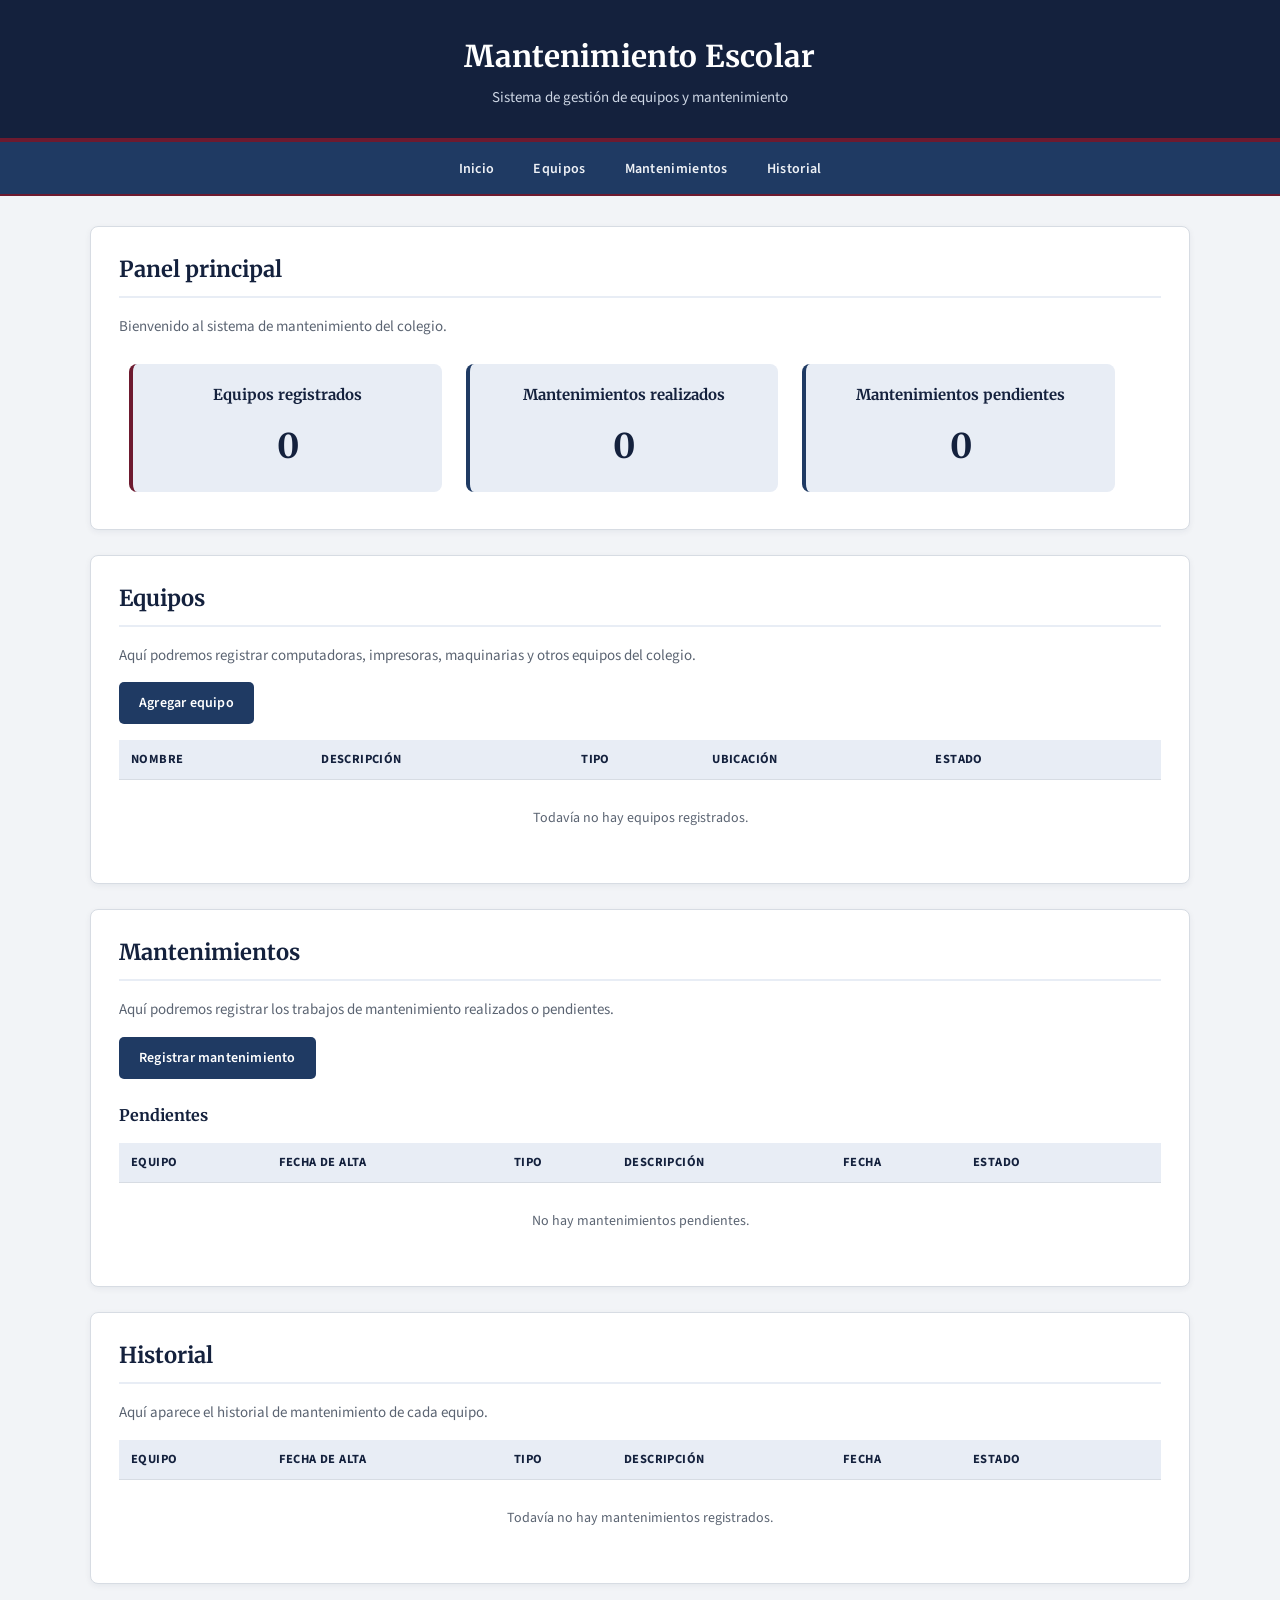
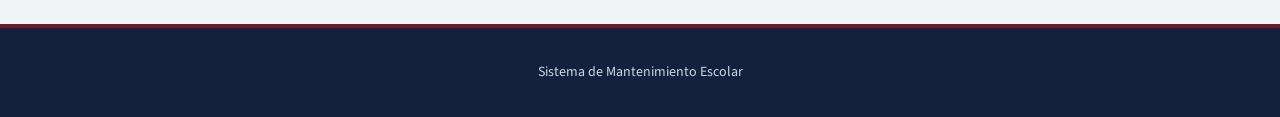
==== commit 5928d888: "Segundo proyecto" ====
--- a/index.html
+++ b/index.html
@@ -4,12 +4,15 @@
 <meta charset="UTF-8">
 <meta name="viewport" content="width=device-width, initial-scale=1.0">
 <title>Mantenimiento Escolar</title>
+<link rel="preconnect" href="https://fonts.googleapis.com">
+<link rel="preconnect" href="https://fonts.gstatic.com" crossorigin>
+<link href="https://fonts.googleapis.com/css2?family=Source+Sans+3:wght@400;600;700&family=Merriweather:wght@400;700&display=swap" rel="stylesheet">
 <link rel="stylesheet" href="style.css">
 </head>
 <body>
 
 <header>
-<h1>🏫 Mantenimiento Escolar</h1>
+<h1>Mantenimiento Escolar</h1>
 <p>Sistema de gestión de equipos y mantenimiento</p>
 </header>
 
@@ -29,23 +32,23 @@
 </p>
 
 <div>
-  <h3>🖥️ Equipos registrados</h3>
+  <h3>Equipos registrados</h3>
   <p id="statTotal">0</p>
 </div>
 
 <div>
-  <h3>🔧 Mantenimientos realizados</h3>
+  <h3>Mantenimientos realizados</h3>
   <p id="statRealizados">0</p>
 </div>
 
 <div>
-  <h3>⚠️ Mantenimientos pendientes</h3>
+  <h3>Mantenimientos pendientes</h3>
   <p id="statPendientes">0</p>
 </div>
 </section>
 
 <section id="equipos">
-<h2>🖥️ Equipos</h2>
+<h2>Equipos</h2>
 <p>
   Aquí podremos registrar computadoras, impresoras,
   maquinarias y otros equipos del colegio.
@@ -105,7 +108,7 @@
 </section>
 
 <section id="mantenimientos">
-<h2>🔧 Mantenimientos</h2>
+<h2>Mantenimientos</h2>
 <p>
   Aquí podremos registrar los trabajos de mantenimiento
   realizados o pendientes.
@@ -167,7 +170,7 @@
 </section>
 
 <section id="historial">
-<h2>📋 Historial</h2>
+<h2>Historial</h2>
 <p>
   Aquí aparece el historial de mantenimiento de cada equipo.
 </p>
--- a/style.css
+++ b/style.css
@@ -1,227 +1,350 @@
-* {
-  box-sizing: border-box;
-}
-
-body {
-  margin: 0;
-  font-family: Arial, sans-serif;
-  background-color: #f4f6f8;
-  color: #1f2937;
-}
-
-/* ENCABEZADO */
-header {
-  background-color: #a00e0e;
-  color: white;
-  padding: 30px;
-  text-align: center;
-}
-
-header h1 {
-  margin: 0 0 10px;
-}
-
-/* MENÚ */
-nav {
-  background-color: #172554;
-  padding: 15px;
-  text-align: center;
-}
-
-nav a {
-  color: white;
-  text-decoration: none;
-  margin: 0 15px;
-  font-weight: bold;
-}
-
-nav a:hover {
-  color: #93c5fd;
-}
-
-/* CONTENIDO */
-main {
-  width: 90%;
-  max-width: 1100px;
-  margin: 30px auto;
-}
-
-section {
-  background-color: white;
-  padding: 25px;
-  margin-bottom: 25px;
-  border-radius: 10px;
-  box-shadow: 0 3px 10px rgba(0, 0, 0, 0.08);
-}
-
-section h2 {
-  color: #1e3a8a;
-}
-
-/* TARJETAS */
-#inicio > div {
-  display: inline-block;
-  width: 30%;
-  margin: 1%;
-  padding: 20px;
-  background-color: #eff6ff;
-  border-radius: 10px;
-  text-align: center;
-}
-
-#inicio > div h3 {
-  margin-top: 0;
-}
-
-#inicio > div p {
-  font-size: 35px;
-  font-weight: bold;
-  color: #2563eb;
-}
-
-/* BOTONES */
-button {
-  background-color: #2563eb;
-  color: white;
-  border: none;
-  padding: 12px 20px;
-  border-radius: 6px;
-  cursor: pointer;
-  font-size: 15px;
-}
-
-button:hover {
-  background-color: #1d4ed8;
-}
-
-/* FORMULARIO DE AGREGAR EQUIPO */
-.form-equipo {
-  display: none;
-  grid-template-columns: 1fr 1fr;
-  gap: 14px;
-  margin-top: 18px;
-  margin-bottom: 10px;
-  padding: 20px;
-  background-color: #f9fafb;
-  border-radius: 10px;
-  border: 1px solid #e5e7eb;
-}
-
-.form-equipo.abierto {
-  display: grid;
-}
-
-.form-equipo .campo label {
-  display: block;
-  font-size: 13px;
-  font-weight: bold;
-  margin-bottom: 4px;
-  color: #374151;
-}
-
-.form-equipo input,
-.form-equipo select {
-  width: 100%;
-  padding: 10px 12px;
-  border: 1px solid #d1d5db;
-  border-radius: 6px;
-  font-size: 14px;
-}
-
-.form-acciones {
-  grid-column: 1 / -1;
-  display: flex;
-  gap: 10px;
-}
-
-.btn-secundario {
-  background-color: #e5e7eb;
-  color: #374151;
-}
-
-.btn-secundario:hover {
-  background-color: #d1d5db;
-}
-
-/* TABLA DE EQUIPOS */
-#tablaEquipos {
-  width: 100%;
-  border-collapse: collapse;
-  margin-top: 16px;
-}
-
-#tablaEquipos th,
-#tablaEquipos td {
-  text-align: left;
-  padding: 10px 12px;
-  border-bottom: 1px solid #e5e7eb;
-  font-size: 14px;
-}
-
-#tablaEquipos th {
-  color: #6b7280;
-  font-size: 13px;
-}
-
-.badge {
-  padding: 3px 10px;
-  border-radius: 999px;
-  font-size: 12px;
-  font-weight: bold;
-}
-
-.badge.ok {
-  background-color: #dcfce7;
-  color: #166534;
-}
-
-.badge.pendiente {
-  background-color: #fef3c7;
-  color: #92400e;
-}
-
-.btn-quitar {
-  background-color: #fff;
-  color: #dc2626;
-  border: 1px solid #dc2626;
-  padding: 6px 12px;
-  font-size: 13px;
-}
-
-.btn-quitar:hover {
-  background-color: #fef2f2;
-}
-
-.mensaje-vacio {
-  color: #9ca3af;
-  font-size: 14px;
-  text-align: center;
-  padding: 14px 0;
-}
-
-/* PIE DE PÁGINA */
-footer {
-  background-color: #172554;
-  color: white;
-  text-align: center;
-  padding: 20px;
-  margin-top: 40px;
-}
-
-/* CELULARES */
-@media (max-width: 700px) {
-  nav a {
-    display: block;
-    margin: 10px;
-  }
-
-  #inicio > div {
-    display: block;
-    width: 100%;
-    margin: 15px 0;
-  }
-
-  .form-equipo {
-    grid-template-columns: 1fr;
-  }
-}
+/* ==========================================================
+   PALETA Y TIPOGRAFÍAS
+   ========================================================== */
+:root {
+  --azul-oscuro: #14213d;
+  --azul: #1f3a63;
+  --azul-medio: #2a5090;
+  --azul-claro: #e8edf5;
+
+  --bordo: #6d1a2f;
+  --bordo-oscuro: #4c1220;
+  --bordo-claro: #f6e9ec;
+
+  --texto: #212936;
+  --texto-secundario: #5b6472;
+  --borde: #d7dce3;
+
+  --exito-bg: #e3f0e6;
+  --exito-texto: #235c33;
+
+  --fuente-titulos: "Merriweather", Georgia, serif;
+  --fuente-texto: "Source Sans 3", "Segoe UI", Arial, sans-serif;
+}
+
+* {
+  box-sizing: border-box;
+}
+
+body {
+  margin: 0;
+  font-family: var(--fuente-texto);
+  background-color: #f2f4f7;
+  color: var(--texto);
+  line-height: 1.5;
+}
+
+h1, h2, h3 {
+  font-family: var(--fuente-titulos);
+}
+
+/* ENCABEZADO */
+header {
+  background-color: var(--azul-oscuro);
+  color: white;
+  padding: 34px 30px 28px;
+  text-align: center;
+  border-bottom: 4px solid var(--bordo);
+}
+
+header h1 {
+  margin: 0 0 8px;
+  font-weight: 700;
+  font-size: 30px;
+  letter-spacing: 0.3px;
+}
+
+header p {
+  margin: 0;
+  color: #cdd6e4;
+  font-size: 15px;
+}
+
+/* MENÚ */
+nav {
+  background-color: var(--azul);
+  padding: 14px;
+  text-align: center;
+  border-bottom: 2px solid var(--bordo);
+}
+
+nav a {
+  color: #eef1f6;
+  text-decoration: none;
+  margin: 0 18px;
+  font-weight: 600;
+  font-size: 14px;
+  letter-spacing: 0.3px;
+  padding-bottom: 4px;
+  border-bottom: 2px solid transparent;
+  transition: border-color 0.15s ease, color 0.15s ease;
+}
+
+nav a:hover {
+  color: #ffffff;
+  border-bottom-color: var(--bordo);
+}
+
+/* CONTENIDO */
+main {
+  width: 90%;
+  max-width: 1100px;
+  margin: 30px auto;
+}
+
+section {
+  background-color: white;
+  padding: 26px 28px;
+  margin-bottom: 25px;
+  border-radius: 8px;
+  border: 1px solid var(--borde);
+  box-shadow: 0 2px 6px rgba(20, 33, 61, 0.06);
+}
+
+section h2 {
+  color: var(--azul-oscuro);
+  margin-top: 0;
+  font-size: 22px;
+  padding-bottom: 10px;
+  border-bottom: 2px solid var(--azul-claro);
+}
+
+section > p {
+  color: var(--texto-secundario);
+  font-size: 15px;
+}
+
+/* TARJETAS DEL PANEL PRINCIPAL */
+#inicio > div {
+  display: inline-block;
+  width: 30%;
+  margin: 1%;
+  padding: 20px;
+  background-color: var(--azul-claro);
+  border-radius: 8px;
+  border-left: 4px solid var(--azul);
+  text-align: center;
+}
+
+#inicio > div:nth-child(3) {
+  border-left-color: var(--bordo);
+}
+
+#inicio > div h3 {
+  margin-top: 0;
+  font-size: 15px;
+  color: var(--azul-oscuro);
+  font-weight: 700;
+}
+
+#inicio > div p {
+  font-size: 34px;
+  font-weight: 700;
+  color: var(--azul-oscuro);
+  margin: 6px 0 0;
+  font-family: var(--fuente-titulos);
+}
+
+/* BOTONES */
+button {
+  background-color: var(--azul);
+  color: white;
+  border: none;
+  padding: 11px 20px;
+  border-radius: 5px;
+  cursor: pointer;
+  font-size: 14px;
+  font-weight: 600;
+  font-family: var(--fuente-texto);
+  letter-spacing: 0.2px;
+}
+
+button:hover {
+  background-color: var(--azul-oscuro);
+}
+
+/* FORMULARIOS (equipos y mantenimientos) */
+.form-equipo {
+  display: none;
+  grid-template-columns: 1fr 1fr;
+  gap: 14px;
+  margin-top: 18px;
+  margin-bottom: 10px;
+  padding: 20px;
+  background-color: #fafbfc;
+  border-radius: 8px;
+  border: 1px solid var(--borde);
+}
+
+.form-equipo.abierto {
+  display: grid;
+}
+
+.form-equipo .campo label {
+  display: block;
+  font-size: 13px;
+  font-weight: 600;
+  margin-bottom: 4px;
+  color: var(--azul-oscuro);
+}
+
+.form-equipo input,
+.form-equipo select,
+.form-equipo textarea {
+  width: 100%;
+  padding: 10px 12px;
+  border: 1px solid var(--borde);
+  border-radius: 5px;
+  font-size: 14px;
+  font-family: inherit;
+  color: var(--texto);
+}
+
+.form-equipo input:focus,
+.form-equipo select:focus,
+.form-equipo textarea:focus {
+  outline: none;
+  border-color: var(--azul);
+}
+
+.form-equipo textarea {
+  resize: vertical;
+}
+
+.form-equipo .campo-full {
+  grid-column: 1 / -1;
+}
+
+.form-acciones {
+  grid-column: 1 / -1;
+  display: flex;
+  gap: 10px;
+}
+
+.btn-secundario {
+  background-color: #e4e8ee;
+  color: var(--azul-oscuro);
+}
+
+.btn-secundario:hover {
+  background-color: #d3d9e2;
+}
+
+.btn-completar {
+  background-color: #fff;
+  color: var(--exito-texto);
+  border: 1px solid var(--exito-texto);
+  padding: 6px 12px;
+  font-size: 13px;
+}
+
+.btn-completar:hover {
+  background-color: var(--exito-bg);
+}
+
+/* TABLAS DE DATOS (equipos, mantenimientos, historial) */
+.tabla-datos {
+  width: 100%;
+  border-collapse: collapse;
+  margin-top: 16px;
+}
+
+.tabla-datos th,
+.tabla-datos td {
+  text-align: left;
+  padding: 10px 12px;
+  border-bottom: 1px solid var(--borde);
+  font-size: 14px;
+}
+
+.tabla-datos th {
+  color: var(--azul-oscuro);
+  font-size: 12.5px;
+  font-weight: 700;
+  text-transform: uppercase;
+  letter-spacing: 0.4px;
+  background-color: var(--azul-claro);
+}
+
+.celda-acciones {
+  display: flex;
+  gap: 8px;
+  flex-wrap: wrap;
+}
+
+.subtitulo {
+  margin-top: 24px;
+  margin-bottom: 0;
+  color: var(--azul-oscuro);
+  font-size: 16px;
+  font-family: var(--fuente-titulos);
+}
+
+/* ESTADOS (badges) */
+.badge {
+  padding: 3px 10px;
+  border-radius: 999px;
+  font-size: 12px;
+  font-weight: 700;
+  letter-spacing: 0.2px;
+}
+
+.badge.ok {
+  background-color: var(--exito-bg);
+  color: var(--exito-texto);
+}
+
+.badge.pendiente {
+  background-color: var(--bordo-claro);
+  color: var(--bordo-oscuro);
+}
+
+.btn-quitar,
+.btn-quitar-historial {
+  background-color: #fff;
+  color: var(--bordo);
+  border: 1px solid var(--bordo);
+  padding: 6px 12px;
+  font-size: 13px;
+}
+
+.btn-quitar:hover,
+.btn-quitar-historial:hover {
+  background-color: var(--bordo-claro);
+}
+
+.mensaje-vacio {
+  color: var(--texto-secundario);
+  font-size: 14px;
+  text-align: center;
+  padding: 14px 0;
+}
+
+/* PIE DE PÁGINA */
+footer {
+  background-color: var(--azul-oscuro);
+  color: #cdd6e4;
+  text-align: center;
+  padding: 20px;
+  margin-top: 40px;
+  border-top: 4px solid var(--bordo);
+  font-size: 14px;
+}
+
+/* CELULARES */
+@media (max-width: 700px) {
+  nav a {
+    display: block;
+    margin: 10px;
+  }
+
+  #inicio > div {
+    display: block;
+    width: 100%;
+    margin: 15px 0;
+  }
+
+  .form-equipo {
+    grid-template-columns: 1fr;
+  }
+}
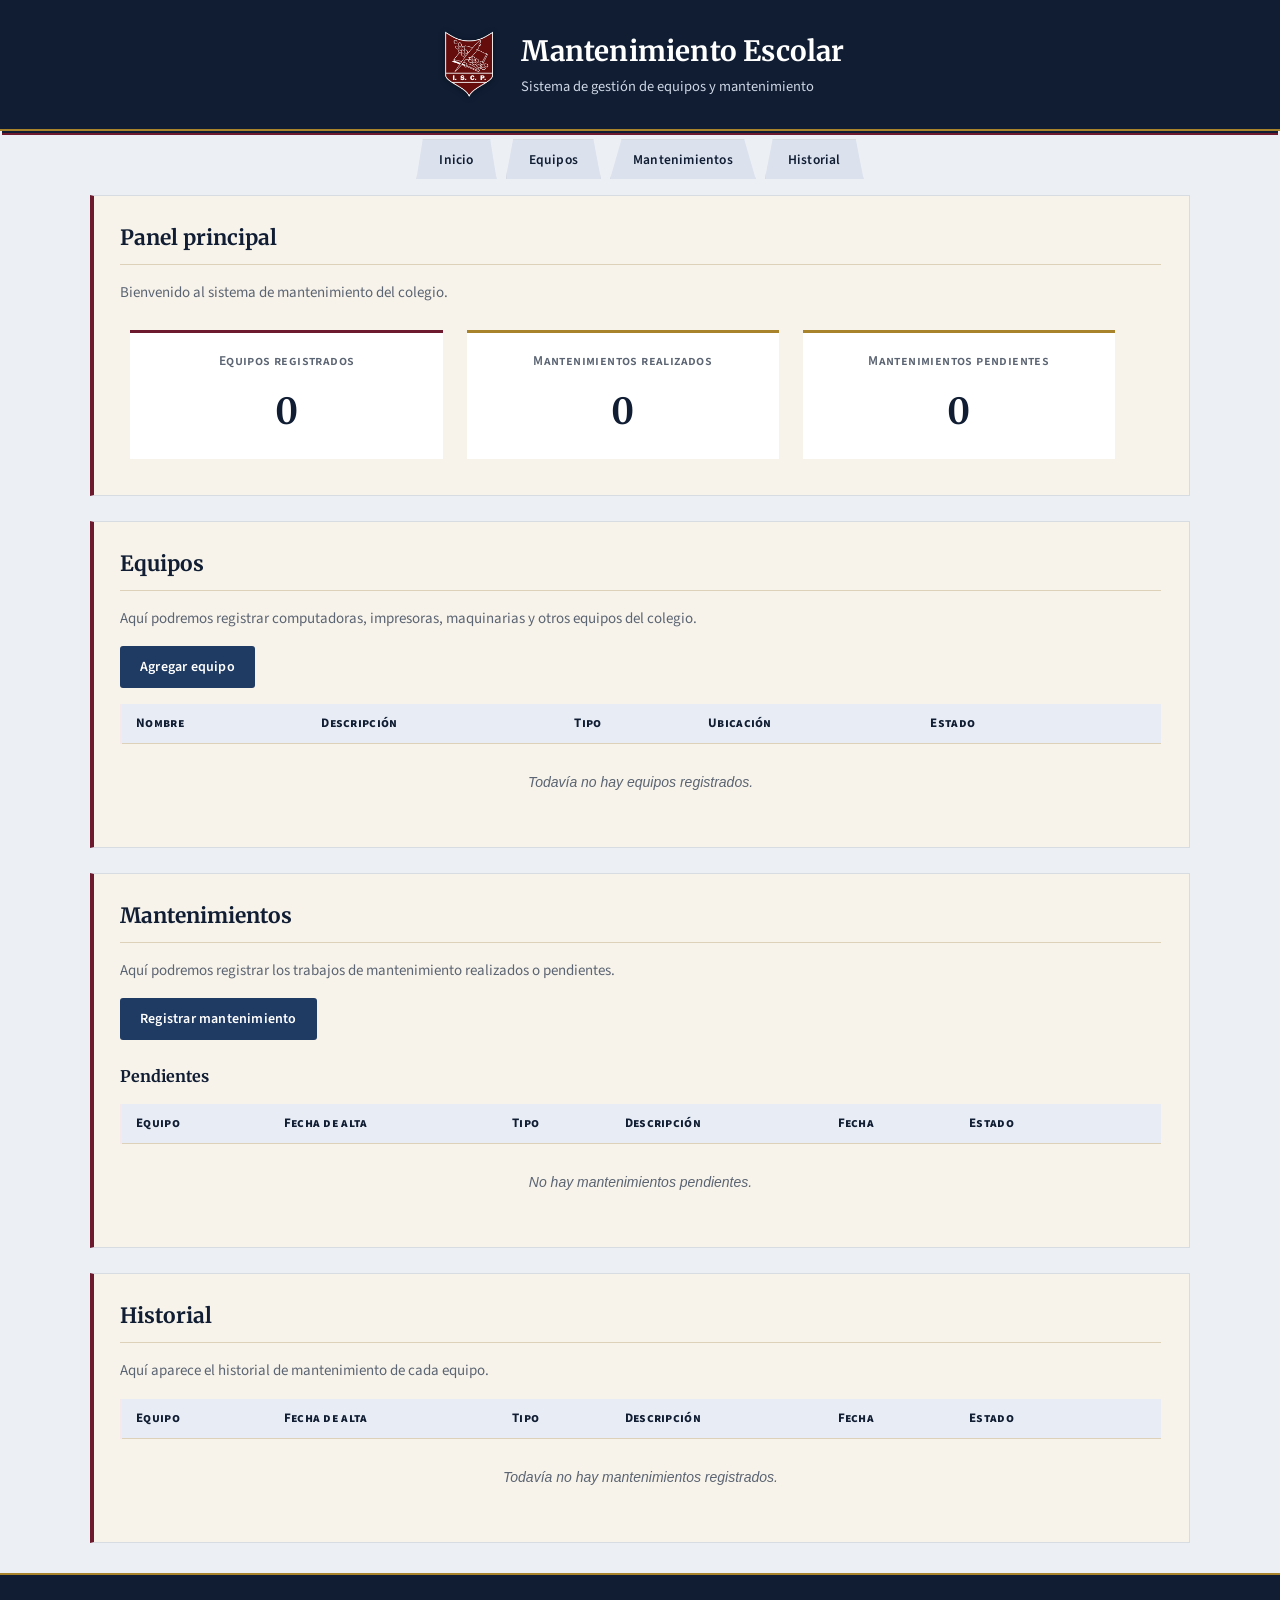
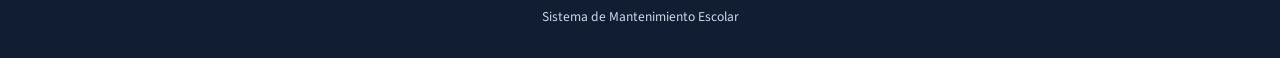
==== commit 3a4a8f2c: "cambio de estilo" ====
--- a/index.html
+++ b/index.html
@@ -12,8 +12,13 @@
 <body>
 
 <header>
-<h1>Mantenimiento Escolar</h1>
-<p>Sistema de gestión de equipos y mantenimiento</p>
+<div class="marca">
+  <img src="escudo.png" alt="Escudo del colegio" class="escudo" onerror="this.style.display='none'">
+  <div class="marca-texto">
+    <h1>Mantenimiento Escolar</h1>
+    <p>Sistema de gestión de equipos y mantenimiento</p>
+  </div>
+</div>
 </header>
 
 <nav>
--- a/style.css
+++ b/style.css
@@ -1,8 +1,8 @@
 /* ==========================================================
-   PALETA Y TIPOGRAFÍAS
+   PALETA Y TIPOGRAFÍAS — libro de actas / ficha escolar
    ========================================================== */
 :root {
-  --azul-oscuro: #14213d;
+  --azul-noche: #101d33;
   --azul: #1f3a63;
   --azul-medio: #2a5090;
   --azul-claro: #e8edf5;
@@ -11,6 +11,11 @@
   --bordo-oscuro: #4c1220;
   --bordo-claro: #f6e9ec;
 
+  --dorado: #a9822c;
+
+  --papel: #f7f3ea;
+  --papel-linea: #ddd2b9;
+
   --texto: #212936;
   --texto-secundario: #5b6472;
   --borde: #d7dce3;
@@ -29,7 +34,7 @@
 body {
   margin: 0;
   font-family: var(--fuente-texto);
-  background-color: #f2f4f7;
+  background-color: #eceff4;
   color: var(--texto);
   line-height: 1.5;
 }
@@ -38,75 +43,103 @@
   font-family: var(--fuente-titulos);
 }
 
-/* ENCABEZADO */
+/* ==========================================================
+   ENCABEZADO — masthead tipo diploma, escudo + título
+   ========================================================== */
 header {
-  background-color: var(--azul-oscuro);
+  background-color: var(--azul-noche);
   color: white;
-  padding: 34px 30px 28px;
+  padding: 30px 30px 24px;
   text-align: center;
-  border-bottom: 4px solid var(--bordo);
-}
-
-header h1 {
-  margin: 0 0 8px;
+  border-bottom: 2px solid var(--dorado);
+  box-shadow: 0 4px 0 -2px var(--azul-noche), 0 6px 0 -2px var(--bordo);
+}
+
+.marca {
+  display: inline-flex;
+  align-items: center;
+  gap: 18px;
+  text-align: left;
+}
+
+.escudo {
+  height: 68px;
+  width: auto;
+  display: block;
+  filter: drop-shadow(0 1px 3px rgba(0, 0, 0, 0.35));
+}
+
+.marca-texto h1 {
+  margin: 0 0 4px;
   font-weight: 700;
-  font-size: 30px;
-  letter-spacing: 0.3px;
-}
-
-header p {
+  font-size: 28px;
+  letter-spacing: 0.2px;
+}
+
+.marca-texto p {
   margin: 0;
   color: #cdd6e4;
-  font-size: 15px;
-}
-
-/* MENÚ */
+  font-size: 14.5px;
+}
+
+/* ==========================================================
+   MENÚ — pestañas de carpeta
+   ========================================================== */
 nav {
+  background-color: transparent;
+  padding: 0 14px;
+  text-align: center;
+}
+
+nav a {
+  display: inline-block;
+  color: var(--azul-noche);
+  background-color: #dbe2ee;
+  text-decoration: none;
+  margin: 0 3px;
+  font-weight: 600;
+  font-size: 13.5px;
+  letter-spacing: 0.2px;
+  padding: 10px 22px 9px;
+  border: 1px solid var(--borde);
+  border-bottom: none;
+  clip-path: polygon(8% 0, 92% 0, 100% 100%, 0% 100%);
+  position: relative;
+  top: 8px;
+  transition: top 0.15s ease, background-color 0.15s ease, color 0.15s ease;
+}
+
+nav a:hover {
+  top: 0;
   background-color: var(--azul);
-  padding: 14px;
-  text-align: center;
-  border-bottom: 2px solid var(--bordo);
-}
-
-nav a {
-  color: #eef1f6;
-  text-decoration: none;
-  margin: 0 18px;
-  font-weight: 600;
-  font-size: 14px;
-  letter-spacing: 0.3px;
-  padding-bottom: 4px;
-  border-bottom: 2px solid transparent;
-  transition: border-color 0.15s ease, color 0.15s ease;
-}
-
-nav a:hover {
-  color: #ffffff;
-  border-bottom-color: var(--bordo);
-}
-
-/* CONTENIDO */
+  color: white;
+}
+
+/* ==========================================================
+   CONTENIDO
+   ========================================================== */
 main {
   width: 90%;
   max-width: 1100px;
-  margin: 30px auto;
+  margin: 0 auto 30px;
+  padding-top: 24px;
 }
 
 section {
-  background-color: white;
-  padding: 26px 28px;
+  background-color: var(--papel);
+  padding: 26px 28px 26px 26px;
   margin-bottom: 25px;
-  border-radius: 8px;
   border: 1px solid var(--borde);
-  box-shadow: 0 2px 6px rgba(20, 33, 61, 0.06);
+  border-left: 4px solid var(--bordo);
+  position: relative;
 }
 
 section h2 {
-  color: var(--azul-oscuro);
+  color: var(--azul-noche);
   margin-top: 0;
-  font-size: 22px;
+  font-size: 21px;
   padding-bottom: 10px;
-  border-bottom: 2px solid var(--azul-claro);
+  border-bottom: 1px solid var(--papel-linea);
 }
 
 section > p {
@@ -114,35 +147,38 @@
   font-size: 15px;
 }
 
-/* TARJETAS DEL PANEL PRINCIPAL */
+/* TARJETAS DEL PANEL PRINCIPAL — estilo sello / ficha */
 #inicio > div {
   display: inline-block;
   width: 30%;
   margin: 1%;
-  padding: 20px;
-  background-color: var(--azul-claro);
-  border-radius: 8px;
-  border-left: 4px solid var(--azul);
+  padding: 18px 20px 20px;
+  background-color: white;
+  border-top: 3px solid var(--dorado);
   text-align: center;
 }
 
 #inicio > div:nth-child(3) {
-  border-left-color: var(--bordo);
+  border-top-color: var(--bordo);
 }
 
 #inicio > div h3 {
   margin-top: 0;
-  font-size: 15px;
-  color: var(--azul-oscuro);
+  font-size: 13.5px;
+  color: var(--texto-secundario);
+  font-weight: 600;
+  font-family: var(--fuente-texto);
+  font-variant: small-caps;
+  letter-spacing: 0.4px;
+}
+
+#inicio > div p {
+  font-size: 36px;
   font-weight: 700;
-}
-
-#inicio > div p {
-  font-size: 34px;
-  font-weight: 700;
-  color: var(--azul-oscuro);
+  color: var(--azul-noche);
   margin: 6px 0 0;
   font-family: var(--fuente-titulos);
+  font-variant-numeric: tabular-nums;
 }
 
 /* BOTONES */
@@ -151,7 +187,7 @@
   color: white;
   border: none;
   padding: 11px 20px;
-  border-radius: 5px;
+  border-radius: 3px;
   cursor: pointer;
   font-size: 14px;
   font-weight: 600;
@@ -160,7 +196,7 @@
 }
 
 button:hover {
-  background-color: var(--azul-oscuro);
+  background-color: var(--azul-noche);
 }
 
 /* FORMULARIOS (equipos y mantenimientos) */
@@ -171,9 +207,8 @@
   margin-top: 18px;
   margin-bottom: 10px;
   padding: 20px;
-  background-color: #fafbfc;
-  border-radius: 8px;
-  border: 1px solid var(--borde);
+  background-color: #fcfaf5;
+  border: 1px dashed var(--papel-linea);
 }
 
 .form-equipo.abierto {
@@ -185,7 +220,7 @@
   font-size: 13px;
   font-weight: 600;
   margin-bottom: 4px;
-  color: var(--azul-oscuro);
+  color: var(--azul-noche);
 }
 
 .form-equipo input,
@@ -194,10 +229,11 @@
   width: 100%;
   padding: 10px 12px;
   border: 1px solid var(--borde);
-  border-radius: 5px;
+  border-radius: 3px;
   font-size: 14px;
   font-family: inherit;
   color: var(--texto);
+  background-color: white;
 }
 
 .form-equipo input:focus,
@@ -223,7 +259,7 @@
 
 .btn-secundario {
   background-color: #e4e8ee;
-  color: var(--azul-oscuro);
+  color: var(--azul-noche);
 }
 
 .btn-secundario:hover {
@@ -236,34 +272,42 @@
   border: 1px solid var(--exito-texto);
   padding: 6px 12px;
   font-size: 13px;
+  border-radius: 3px;
 }
 
 .btn-completar:hover {
   background-color: var(--exito-bg);
 }
 
-/* TABLAS DE DATOS (equipos, mantenimientos, historial) */
+/* ==========================================================
+   TABLAS DE DATOS — hoja de libro de actas
+   ========================================================== */
 .tabla-datos {
   width: 100%;
   border-collapse: collapse;
   margin-top: 16px;
+  border-left: 2px solid var(--bordo-claro);
 }
 
 .tabla-datos th,
 .tabla-datos td {
   text-align: left;
-  padding: 10px 12px;
-  border-bottom: 1px solid var(--borde);
+  padding: 10px 14px;
+  border-bottom: 1px solid var(--papel-linea);
   font-size: 14px;
 }
 
 .tabla-datos th {
-  color: var(--azul-oscuro);
-  font-size: 12.5px;
+  color: var(--azul-noche);
+  font-size: 13px;
   font-weight: 700;
-  text-transform: uppercase;
-  letter-spacing: 0.4px;
+  font-variant: small-caps;
+  letter-spacing: 0.3px;
   background-color: var(--azul-claro);
+}
+
+.tabla-datos tbody tr:nth-child(even) {
+  background-color: #fbf9f3;
 }
 
 .celda-acciones {
@@ -275,7 +319,7 @@
 .subtitulo {
   margin-top: 24px;
   margin-bottom: 0;
-  color: var(--azul-oscuro);
+  color: var(--azul-noche);
   font-size: 16px;
   font-family: var(--fuente-titulos);
 }
@@ -306,6 +350,7 @@
   border: 1px solid var(--bordo);
   padding: 6px 12px;
   font-size: 13px;
+  border-radius: 3px;
 }
 
 .btn-quitar:hover,
@@ -318,30 +363,43 @@
   font-size: 14px;
   text-align: center;
   padding: 14px 0;
+  font-style: italic;
 }
 
 /* PIE DE PÁGINA */
 footer {
-  background-color: var(--azul-oscuro);
+  background-color: var(--azul-noche);
   color: #cdd6e4;
   text-align: center;
-  padding: 20px;
-  margin-top: 40px;
-  border-top: 4px solid var(--bordo);
-  font-size: 14px;
+  padding: 18px;
+  margin-top: 10px;
+  border-top: 2px solid var(--dorado);
+  font-size: 13.5px;
 }
 
 /* CELULARES */
 @media (max-width: 700px) {
+  .marca {
+    flex-direction: column;
+    text-align: center;
+    gap: 10px;
+  }
+
+  nav {
+    padding: 0 6px;
+  }
+
   nav a {
     display: block;
-    margin: 10px;
+    margin: 6px 0;
+    top: 0;
+    clip-path: none;
   }
 
   #inicio > div {
     display: block;
     width: 100%;
-    margin: 15px 0;
+    margin: 12px 0;
   }
 
   .form-equipo {
